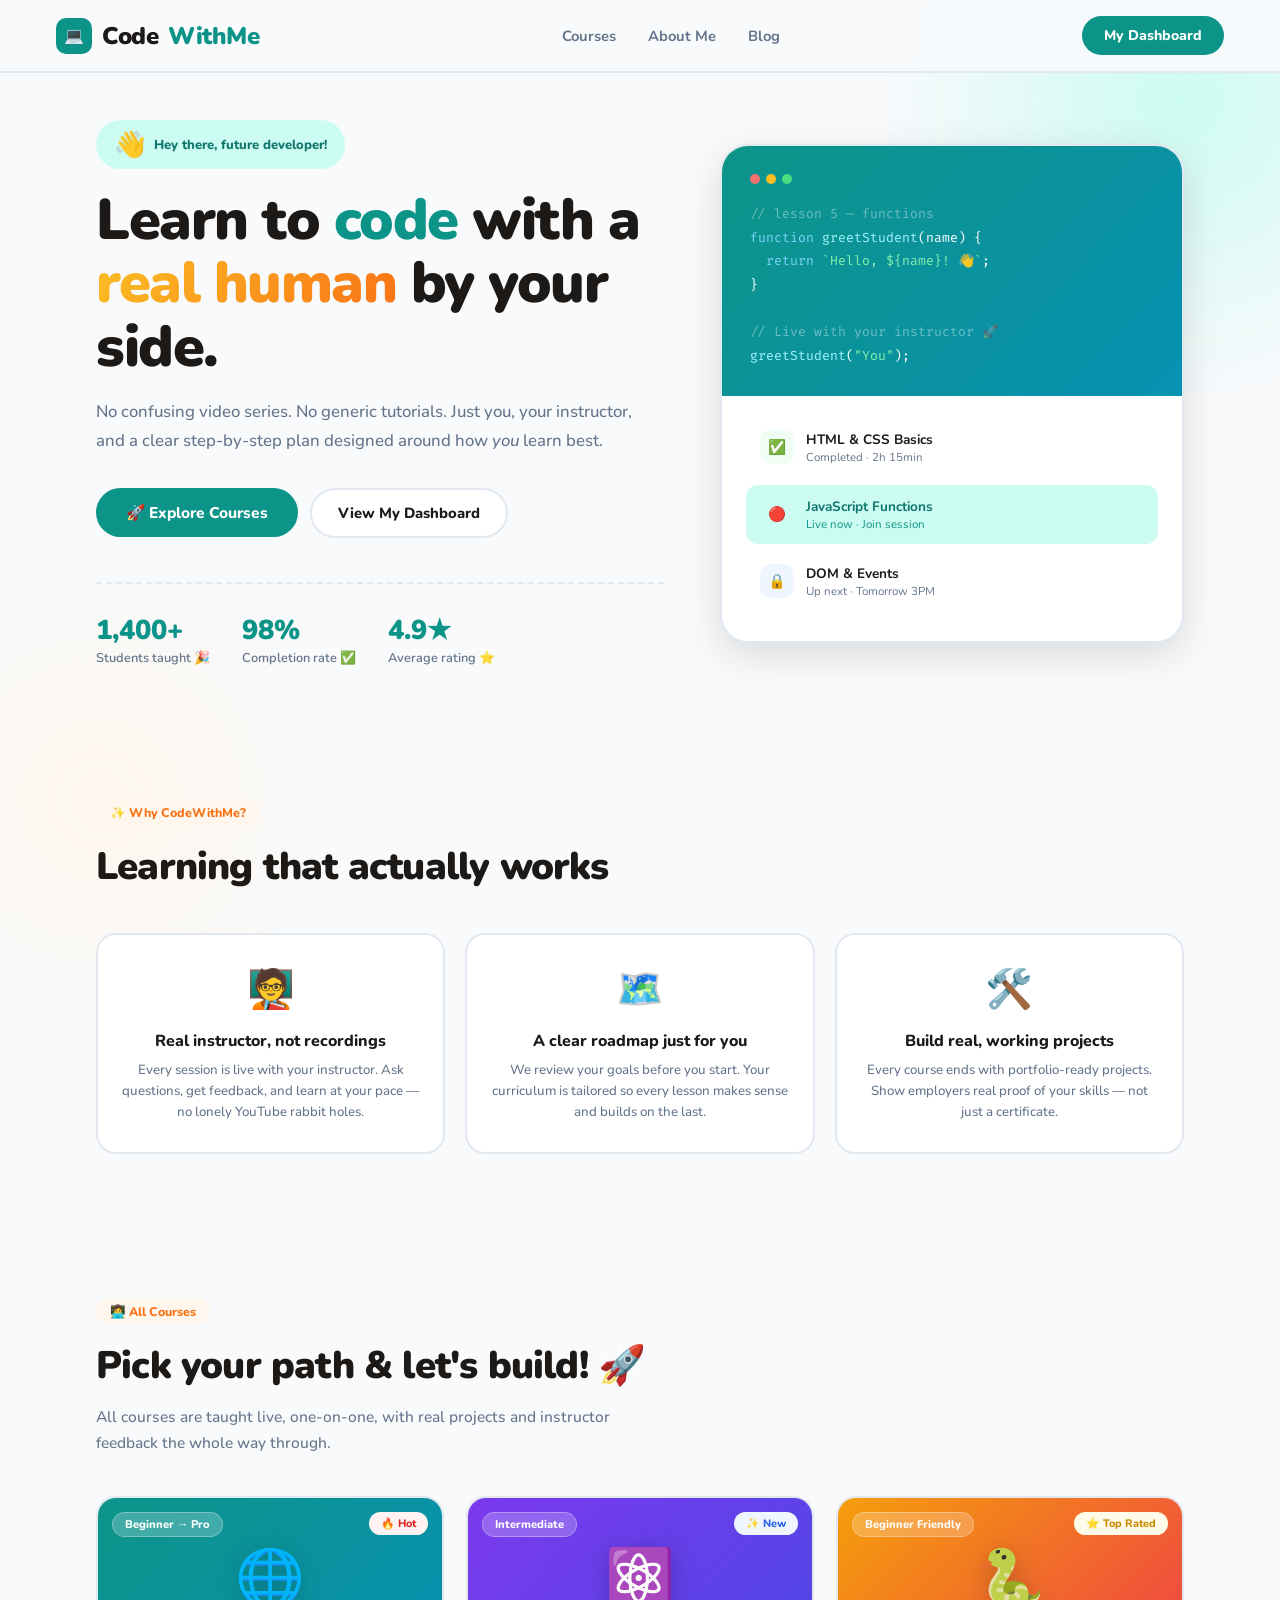
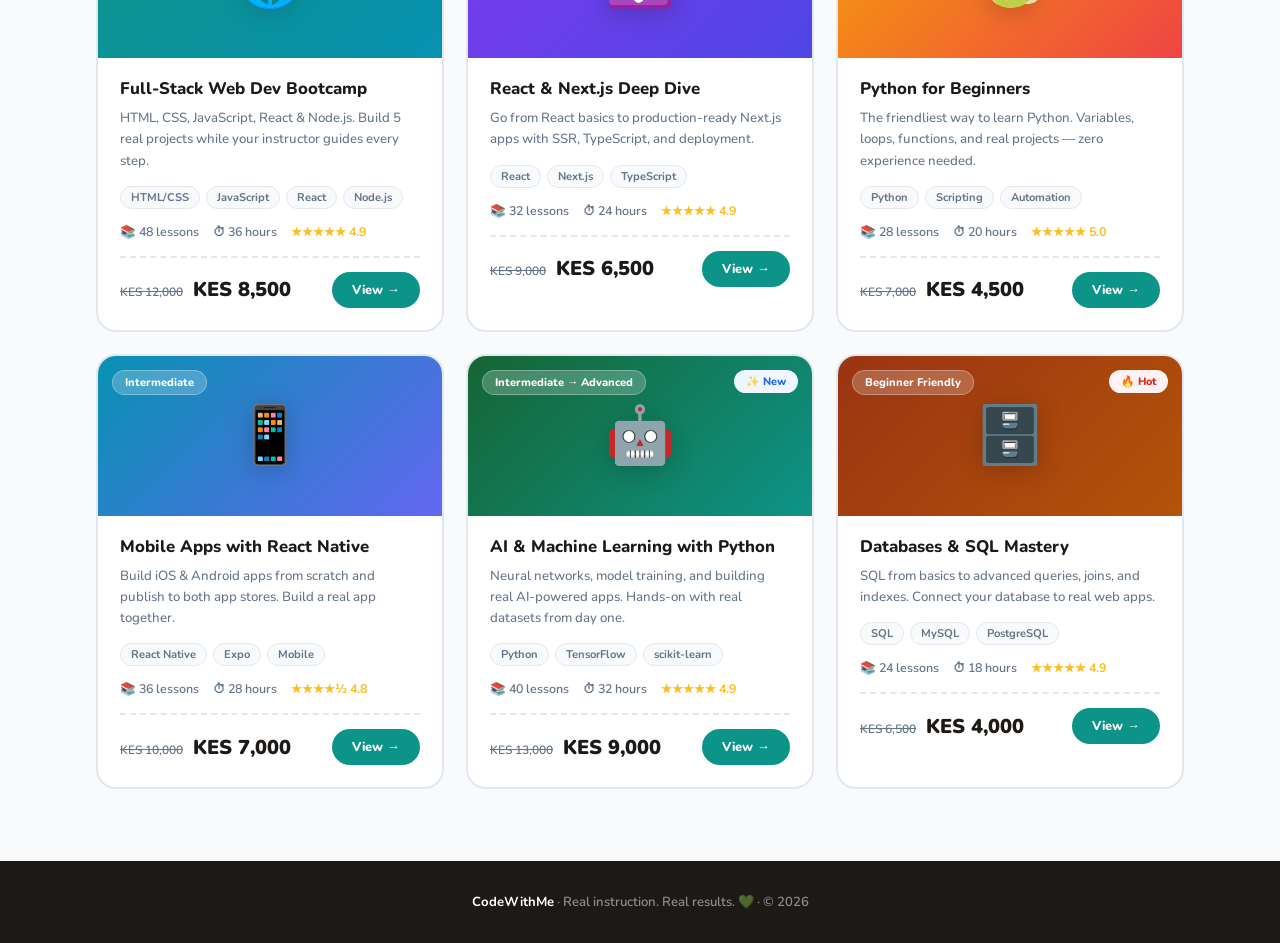
==== CodeWithMe/index.html @ 69aa2998 "initial commit" ====
<!DOCTYPE html>
<html lang="en">
<head>
<meta charset="UTF-8">
<meta name="viewport" content="width=device-width, initial-scale=1.0">
<title>CodeWithMe — Learn Tech the Fun Way</title>
<link href="https://fonts.googleapis.com/css2?family=Nunito:wght@400;500;600;700;800;900&family=Fira+Code:wght@400;500&display=swap" rel="stylesheet">
<link rel="stylesheet" href="css/style.css">
</head>
<body>

<!-- NAV -->
<nav>
  <div class="brand">
    <div class="brand-icon">💻</div>
    Code<span>WithMe</span>
  </div>
  <ul class="nav-links">
    <li><a href="index.html">Courses</a></li>
    <li><a href="#">About Me</a></li>
    <li><a href="#">Blog</a></li>
  </ul>
  <button class="nav-cta" onclick="window.location.href='pages/dashboard.html'">My Dashboard</button>
</nav>

<!-- HERO -->
<section class="hero">
  <div class="hero-left">
    <div class="hero-eyebrow"><span class="wave">👋</span> Hey there, future developer!</div>
    <h1>Learn to <em>code</em> with a<br><span class="hl">real human</span> by your side.</h1>
    <p>No confusing video series. No generic tutorials. Just you, your instructor, and a clear step-by-step plan designed around how <em>you</em> learn best.</p>
    <div class="hero-btns">
      <button class="btn-primary" onclick="document.getElementById('courses-sec').scrollIntoView({behavior:'smooth'})">🚀 Explore Courses</button>
      <button class="btn-ghost" onclick="window.location.href='pages/dashboard.html'">View My Dashboard</button>
    </div>
    <div class="hero-stats">
      <div><div class="stat-num">1,400+</div><div class="stat-label">Students taught 🎉</div></div>
      <div><div class="stat-num">98%</div><div class="stat-label">Completion rate ✅</div></div>
      <div><div class="stat-num">4.9★</div><div class="stat-label">Average rating ⭐</div></div>
    </div>
  </div>
  <div class="hero-visual">
    <div class="hv-header">
      <div class="hv-dots"><div class="hv-dot"></div><div class="hv-dot"></div><div class="hv-dot"></div></div>
      <div class="hv-code">
        <span class="cm">// lesson 5 — functions</span><br>
        <span class="kw">function</span> <span class="fn">greetStudent</span>(name) {<br>
        &nbsp;&nbsp;<span class="kw">return</span> <span class="str">`Hello, ${name}! 👋`</span>;<br>
        }<br><br>
        <span class="cm">// Live with your instructor 🚀</span><br>
        <span class="fn">greetStudent</span>(<span class="str">"You"</span>);
      </div>
    </div>
    <div class="hv-body">
      <div class="hv-row">
        <div class="hv-icon" style="background:#f0fdf4;">✅</div>
        <div><div class="hv-name">HTML & CSS Basics</div><div class="hv-sub">Completed · 2h 15min</div></div>
      </div>
      <div class="hv-row act">
        <div class="hv-icon" style="background:var(--teal-light);">🔴</div>
        <div><div class="hv-name" style="color:var(--teal-dark)">JavaScript Functions</div><div class="hv-sub" style="color:var(--teal)">Live now · Join session</div></div>
      </div>
      <div class="hv-row">
        <div class="hv-icon" style="background:#eff6ff;">🔒</div>
        <div><div class="hv-name">DOM & Events</div><div class="hv-sub">Up next · Tomorrow 3PM</div></div>
      </div>
    </div>
  </div>
</section>

<!-- WHY SECTION -->
<section class="section">
  <div class="eyebrow">✨ Why CodeWithMe?</div>
  <h2 class="sec-title">Learning that actually works</h2>
  <div class="why-grid">
    <div class="why-card">
      <div class="why-icon">🧑‍🏫</div>
      <div class="why-title">Real instructor, not recordings</div>
      <div class="why-desc">Every session is live with your instructor. Ask questions, get feedback, and learn at your pace — no lonely YouTube rabbit holes.</div>
    </div>
    <div class="why-card">
      <div class="why-icon">🗺️</div>
      <div class="why-title">A clear roadmap just for you</div>
      <div class="why-desc">We review your goals before you start. Your curriculum is tailored so every lesson makes sense and builds on the last.</div>
    </div>
    <div class="why-card">
      <div class="why-icon">🛠️</div>
      <div class="why-title">Build real, working projects</div>
      <div class="why-desc">Every course ends with portfolio-ready projects. Show employers real proof of your skills — not just a certificate.</div>
    </div>
  </div>
</section>

<!-- COURSES -->
<section class="section" id="courses-sec">
  <div class="eyebrow">👩‍💻 All Courses</div>
  <h2 class="sec-title">Pick your path &amp; let's build! 🚀</h2>
  <p class="sec-sub">All courses are taught live, one-on-one, with real projects and instructor feedback the whole way through.</p>
  <div class="courses-grid" id="courses-grid">
    <!-- injected by js/courses.js -->
  </div>
</section>

<footer><strong>CodeWithMe</strong> · Real instruction. Real results. 💚 · © 2026</footer>

<script src="js/courses.js"></script>
<script src="js/main.js"></script>
</body>
</html>
---- CodeWithMe/css/style.css ----
/* ── VARIABLES ── */
:root {
  --teal: #0d9488;
  --teal-light: #ccfbf1;
  --teal-dark: #0f766e;
  --coral: #f97316;
  --coral-light: #fff7ed;
  --yellow: #fbbf24;
  --ink: #1c1917;
  --bg: #f8fafc;
  --muted: #64748b;
  --border: #e2e8f0;
  --success: #22c55e;
  --radius: 20px;
  --shadow: 0 4px 24px rgba(0,0,0,0.07);
  --shadow-hover: 0 12px 40px rgba(0,0,0,0.13);
}

* { margin: 0; padding: 0; box-sizing: border-box; }

body {
  font-family: 'Nunito', sans-serif;
  background: var(--bg);
  color: var(--ink);
  overflow-x: hidden;
}

body::before {
  content: '';
  position: fixed; top: -200px; right: -200px;
  width: 600px; height: 600px;
  background: radial-gradient(circle, #ccfbf1 0%, transparent 70%);
  pointer-events: none; z-index: 0;
}

body::after {
  content: '';
  position: fixed; bottom: -150px; left: -150px;
  width: 500px; height: 500px;
  background: radial-gradient(circle, #fff7ed 0%, transparent 70%);
  pointer-events: none; z-index: 0;
}

/* ── NAV ── */
nav {
  position: fixed; top: 0; left: 0; right: 0; z-index: 100;
  display: flex; align-items: center; justify-content: space-between;
  padding: 16px 56px;
  background: rgba(248,250,252,0.92);
  backdrop-filter: blur(16px);
  border-bottom: 2px solid var(--border);
}

.brand {
  font-size: 1.5rem; font-weight: 900; letter-spacing: -0.5px;
  display: flex; align-items: center; gap: 10px;
  text-decoration: none; color: var(--ink);
}

.brand-icon {
  width: 36px; height: 36px; background: var(--teal);
  border-radius: 10px; display: flex; align-items: center;
  justify-content: center; font-size: 1rem;
}

.brand span { color: var(--teal); }

.nav-links { display: flex; gap: 32px; list-style: none; }
.nav-links a {
  text-decoration: none; color: var(--muted);
  font-size: 0.92rem; font-weight: 700; transition: color 0.2s;
}
.nav-links a:hover { color: var(--teal); }

.nav-cta {
  background: var(--teal); color: white; border: none;
  padding: 10px 22px; border-radius: 100px;
  font-family: 'Nunito', sans-serif; font-size: 0.88rem; font-weight: 800;
  cursor: pointer; transition: transform 0.2s, box-shadow 0.2s;
}
.nav-cta:hover { transform: translateY(-2px); box-shadow: 0 6px 20px rgba(13,148,136,0.4); }

/* ── BUTTONS ── */
.btn-primary {
  background: var(--teal); color: white; border: none;
  padding: 14px 30px; border-radius: 100px;
  font-family: 'Nunito', sans-serif; font-weight: 800; font-size: 0.97rem;
  cursor: pointer; transition: transform 0.2s, box-shadow 0.2s;
}
.btn-primary:hover { transform: translateY(-3px); box-shadow: 0 10px 28px rgba(13,148,136,0.4); }

.btn-ghost {
  background: white; color: var(--ink);
  border: 2px solid var(--border);
  padding: 13px 26px; border-radius: 100px;
  font-family: 'Nunito', sans-serif; font-weight: 800; font-size: 0.92rem;
  cursor: pointer; transition: border-color 0.2s, box-shadow 0.2s;
}
.btn-ghost:hover { border-color: var(--teal); box-shadow: var(--shadow); }

/* ── HERO ── */
.hero {
  padding: 120px 56px 60px;
  max-width: 1200px; margin: 0 auto;
  display: grid; grid-template-columns: 1.1fr 0.9fr; gap: 56px; align-items: center;
  position: relative; z-index: 1;
}

.wave {
  font-size: 1.6rem; display: inline-block;
  animation: wave 2.5s infinite; transform-origin: 70% 70%;
}
@keyframes wave {
  0%,100%{transform:rotate(0deg)} 20%{transform:rotate(-15deg)}
  40%{transform:rotate(12deg)} 60%{transform:rotate(-8deg)} 80%{transform:rotate(5deg)}
}

.hero-eyebrow {
  display: inline-flex; align-items: center; gap: 8px;
  background: var(--teal-light); color: var(--teal-dark);
  border-radius: 100px; padding: 7px 18px;
  font-size: 0.82rem; font-weight: 800; margin-bottom: 20px;
}

.hero h1 {
  font-size: clamp(2.6rem, 4.5vw, 3.8rem); font-weight: 900;
  line-height: 1.1; letter-spacing: -1.5px; margin-bottom: 18px;
}
.hero h1 em { font-style: normal; color: var(--teal); }
.hl {
  background: linear-gradient(120deg, var(--yellow) 0%, var(--coral) 100%);
  -webkit-background-clip: text; -webkit-text-fill-color: transparent;
}

.hero p { font-size: 1.05rem; color: var(--muted); line-height: 1.75; margin-bottom: 32px; font-weight: 500; }

.hero-btns { display: flex; gap: 12px; align-items: center; flex-wrap: wrap; }

.hero-stats {
  display: flex; gap: 32px; margin-top: 44px;
  padding-top: 28px; border-top: 2px dashed var(--border);
}
.stat-num { font-size: 1.7rem; font-weight: 900; color: var(--teal); }
.stat-label { font-size: 0.8rem; color: var(--muted); font-weight: 600; }

/* hero visual */
.hero-visual {
  background: white; border-radius: 28px;
  box-shadow: var(--shadow-hover); border: 2px solid var(--border); overflow: hidden;
}
.hv-header { background: linear-gradient(135deg, #0d9488 0%, #0891b2 100%); padding: 28px; color: white; }
.hv-dots { display: flex; gap: 6px; margin-bottom: 18px; }
.hv-dot { width: 10px; height: 10px; border-radius: 50%; }
.hv-dot:nth-child(1){background:#f87171;} .hv-dot:nth-child(2){background:#fbbf24;} .hv-dot:nth-child(3){background:#4ade80;}
.hv-code { font-family: 'Fira Code', monospace; font-size: 0.82rem; line-height: 1.8; }
.kw{color:#7dd3fc;} .fn{color:#a5f3fc;} .str{color:#86efac;} .cm{color:rgba(255,255,255,0.4);}
.hv-body { padding: 22px 24px; }
.hv-row { display: flex; align-items: center; gap: 12px; padding: 12px 14px; border-radius: 12px; margin-bottom: 8px; }
.hv-row.act { background: var(--teal-light); }
.hv-icon { width: 34px; height: 34px; border-radius: 10px; display: flex; align-items: center; justify-content: center; font-size: 0.9rem; flex-shrink: 0; }
.hv-name { font-size: 0.85rem; font-weight: 700; }
.hv-sub { font-size: 0.72rem; color: var(--muted); }

/* ── SECTIONS ── */
.section { padding: 72px 56px; max-width: 1200px; margin: 0 auto; position: relative; z-index: 1; }
.eyebrow {
  display: inline-flex; align-items: center; gap: 6px;
  background: var(--coral-light); color: var(--coral);
  border-radius: 100px; padding: 5px 14px;
  font-size: 0.78rem; font-weight: 800; margin-bottom: 14px;
}
.sec-title { font-size: clamp(1.8rem, 3vw, 2.5rem); font-weight: 900; letter-spacing: -0.8px; margin-bottom: 12px; }
.sec-sub { color: var(--muted); font-size: 0.97rem; line-height: 1.7; font-weight: 500; max-width: 520px; margin-bottom: 0; }

/* ── WHY CARDS ── */
.why-grid { display: grid; grid-template-columns: repeat(3,1fr); gap: 20px; margin-top: 40px; }
.why-card {
  background: white; border-radius: var(--radius);
  border: 2px solid var(--border); padding: 28px 24px;
  text-align: center; transition: transform 0.2s, box-shadow 0.2s;
}
.why-card:hover { transform: translateY(-4px); box-shadow: var(--shadow); }
.why-icon { font-size: 2.4rem; margin-bottom: 14px; }
.why-title { font-size: 1rem; font-weight: 800; margin-bottom: 8px; }
.why-desc { font-size: 0.83rem; color: var(--muted); line-height: 1.6; font-weight: 500; }

/* ── COURSE CARDS ── */
.courses-grid { display: grid; grid-template-columns: repeat(auto-fill, minmax(300px, 1fr)); gap: 22px; margin-top: 40px; }
.ccard {
  background: white; border-radius: var(--radius);
  border: 2px solid var(--border); cursor: pointer;
  transition: transform 0.25s, box-shadow 0.25s, border-color 0.25s; overflow: hidden;
}
.ccard:hover { transform: translateY(-8px); box-shadow: var(--shadow-hover); border-color: var(--teal); }
.cthumb { height: 160px; position: relative; display: flex; align-items: center; justify-content: center; }
.cthumb-emoji { font-size: 3.5rem; filter: drop-shadow(0 4px 12px rgba(0,0,0,0.2)); }
.clevel { position: absolute; top: 14px; left: 14px; background: rgba(255,255,255,0.22); color: white; font-size: 0.7rem; font-weight: 800; padding: 4px 12px; border-radius: 100px; backdrop-filter: blur(8px); border: 1px solid rgba(255,255,255,0.3); }
.cbadge { position: absolute; top: 14px; right: 14px; font-size: 0.68rem; font-weight: 800; padding: 4px 12px; border-radius: 100px; }
.cbadge.hot { background: #fef2f2; color: #dc2626; }
.cbadge.new { background: #eff6ff; color: #2563eb; }
.cbadge.top { background: #fefce8; color: #ca8a04; }
.cbody { padding: 20px 22px 22px; }
.ctitle { font-size: 1.05rem; font-weight: 800; margin-bottom: 8px; line-height: 1.3; }
.cdesc { font-size: 0.83rem; color: var(--muted); line-height: 1.6; margin-bottom: 14px; font-weight: 500; }
.ctags { display: flex; flex-wrap: wrap; gap: 6px; margin-bottom: 14px; }
.ctag { background: var(--bg); color: var(--muted); font-size: 0.7rem; font-weight: 700; padding: 3px 10px; border-radius: 100px; border: 1.5px solid var(--border); }
.cmeta { display: flex; gap: 14px; font-size: 0.78rem; color: var(--muted); font-weight: 600; margin-bottom: 16px; }
.cfooter { display: flex; align-items: center; justify-content: space-between; padding-top: 14px; border-top: 2px dashed var(--border); }
.cprice { font-size: 1.25rem; font-weight: 900; }
.cprice small { font-size: 0.75rem; color: var(--muted); text-decoration: line-through; font-weight: 600; margin-right: 4px; }
.cstars { color: var(--yellow); font-size: 0.78rem; font-weight: 700; }
.cenroll { background: var(--teal); color: white; border: none; padding: 9px 20px; border-radius: 100px; font-family: 'Nunito', sans-serif; font-weight: 800; font-size: 0.8rem; cursor: pointer; transition: transform 0.2s, background 0.2s; }
.cenroll:hover { background: var(--teal-dark); transform: scale(1.05); }

/* ── CURRICULUM PAGE ── */
.cur-hero {
  background: linear-gradient(135deg, #0d9488 0%, #0891b2 60%, #6366f1 100%);
  padding: 120px 56px 48px; color: white; position: relative; overflow: hidden;
}
.cur-hero::before {
  content: '{ }'; position: absolute; right: 56px; top: 50%; transform: translateY(-50%);
  font-family: 'Fira Code', monospace; font-size: 8rem; font-weight: 500;
  color: rgba(255,255,255,0.08); line-height: 1;
}
.back-btn {
  display: inline-flex; align-items: center; gap: 6px;
  background: rgba(255,255,255,0.15); color: white;
  border: 1px solid rgba(255,255,255,0.25); padding: 8px 18px;
  border-radius: 100px; cursor: pointer;
  font-family: 'Nunito', sans-serif; font-size: 0.83rem; font-weight: 700;
  margin-bottom: 28px; transition: background 0.2s; backdrop-filter: blur(8px);
}
.back-btn:hover { background: rgba(255,255,255,0.25); }
.cur-tag { display: inline-block; background: rgba(255,255,255,0.2); color: white; border-radius: 100px; padding: 5px 14px; font-size: 0.75rem; font-weight: 800; margin-bottom: 14px; }
.cur-hero h1 { font-size: 2.2rem; font-weight: 900; letter-spacing: -0.8px; margin-bottom: 12px; }
.cur-hero p { opacity: 0.82; font-size: 0.95rem; line-height: 1.65; max-width: 580px; margin-bottom: 24px; font-weight: 500; }
.cur-stats { display: flex; gap: 16px; flex-wrap: wrap; }
.cstat { background: rgba(255,255,255,0.15); border-radius: 12px; padding: 10px 18px; font-size: 0.83rem; font-weight: 700; backdrop-filter: blur(8px); }
.cur-body { display: grid; grid-template-columns: 1fr 360px; gap: 36px; padding: 44px 56px; max-width: 1200px; margin: 0 auto; position: relative; z-index: 1; }

/* modules */
.mod-block { background: white; border: 2px solid var(--border); border-radius: 16px; overflow: hidden; margin-bottom: 10px; }
.mod-hdr { padding: 16px 20px; display: flex; align-items: center; gap: 14px; cursor: pointer; transition: background 0.2s; }
.mod-hdr:hover { background: var(--bg); }
.mod-num { width: 36px; height: 36px; border-radius: 10px; background: var(--teal-light); color: var(--teal-dark); display: flex; align-items: center; justify-content: center; font-weight: 900; font-size: 0.85rem; flex-shrink: 0; }
.mod-info { flex: 1; }
.mod-title { font-size: 0.95rem; font-weight: 800; }
.mod-meta { font-size: 0.75rem; color: var(--muted); font-weight: 600; margin-top: 2px; }
.mod-arr { font-size: 0.75rem; color: var(--muted); transition: transform 0.3s; }
.mod-block.open .mod-arr { transform: rotate(180deg); }
.mod-lessons { display: none; border-top: 2px solid var(--border); }
.mod-block.open .mod-lessons { display: block; }
.l-row { display: flex; align-items: center; gap: 12px; padding: 13px 20px; border-bottom: 1px solid var(--border); transition: background 0.15s; }
.l-row:last-child { border-bottom: none; }
.l-row:hover { background: var(--bg); }
.l-ico { width: 30px; height: 30px; border-radius: 8px; display: flex; align-items: center; justify-content: center; font-size: 0.75rem; flex-shrink: 0; }
.l-ico.video{background:#eff6ff;} .l-ico.quiz{background:#fefce8;} .l-ico.project{background:#f0fdf4;} .l-ico.live{background:#fdf4ff;}
.l-name { flex: 1; font-size: 0.87rem; font-weight: 700; }
.l-dur { font-size: 0.76rem; color: var(--muted); font-weight: 600; }
.l-free { background: var(--teal-light); color: var(--teal-dark); font-size: 0.67rem; font-weight: 800; padding: 3px 9px; border-radius: 100px; }

/* enroll card */
.enroll-card { background: white; border-radius: var(--radius); border: 2px solid var(--border); padding: 26px; position: sticky; top: 96px; box-shadow: var(--shadow); }
.ec-price-area { text-align: center; padding-bottom: 20px; border-bottom: 2px dashed var(--border); margin-bottom: 20px; }
.ec-orig { font-size: 0.88rem; color: var(--muted); text-decoration: line-through; font-weight: 600; }
.ec-price { font-size: 2.4rem; font-weight: 900; color: var(--ink); }
.ec-save { display: inline-block; background: #fef9c3; color: #92400e; font-size: 0.73rem; font-weight: 800; padding: 4px 12px; border-radius: 100px; margin-top: 6px; }
.ec-cta { width: 100%; background: var(--teal); color: white; border: none; padding: 16px; border-radius: 14px; font-family: 'Nunito', sans-serif; font-weight: 900; font-size: 1rem; cursor: pointer; transition: transform 0.2s, box-shadow 0.2s; margin-bottom: 10px; }
.ec-cta:hover { transform: translateY(-2px); box-shadow: 0 8px 24px rgba(13,148,136,0.4); }
.ec-try { width: 100%; background: transparent; border: 2px solid var(--border); padding: 13px; border-radius: 14px; font-family: 'Nunito', sans-serif; font-weight: 800; font-size: 0.88rem; cursor: pointer; transition: border-color 0.2s; color: var(--ink); }
.ec-try:hover { border-color: var(--teal); }
.ec-includes { margin-top: 20px; }
.ec-includes h4 { font-size: 0.88rem; font-weight: 900; margin-bottom: 12px; }
.ec-item { display: flex; align-items: center; gap: 10px; font-size: 0.82rem; color: var(--muted); font-weight: 600; margin-bottom: 9px; }
.ec-ico { background: var(--teal-light); color: var(--teal-dark); width: 22px; height: 22px; border-radius: 6px; display: flex; align-items: center; justify-content: center; font-size: 0.7rem; flex-shrink: 0; }

/* ── PAYMENT PAGE ── */
.pay-wrap { display: grid; grid-template-columns: 1fr 380px; gap: 44px; padding: 100px 56px 60px; max-width: 1100px; margin: 0 auto; position: relative; z-index: 1; }
.pay-side h2 { font-size: 1.9rem; font-weight: 900; letter-spacing: -0.5px; margin-bottom: 6px; }
.pay-sub { color: var(--muted); font-size: 0.9rem; font-weight: 500; margin-bottom: 32px; }
.fsec { font-size: 0.88rem; font-weight: 900; color: var(--ink); padding-bottom: 10px; border-bottom: 2px solid var(--border); margin: 26px 0 18px; }
.fg { margin-bottom: 16px; }
.fl { font-size: 0.82rem; font-weight: 800; display: block; margin-bottom: 6px; color: var(--ink); }
.fi { width: 100%; border: 2px solid var(--border); border-radius: 12px; padding: 12px 16px; font-family: 'Nunito', sans-serif; font-size: 0.9rem; font-weight: 600; color: var(--ink); background: white; outline: none; transition: border-color 0.2s, box-shadow 0.2s; }
.fi:focus { border-color: var(--teal); box-shadow: 0 0 0 4px rgba(13,148,136,0.1); }
.frow { display: grid; grid-template-columns: 1fr 1fr; gap: 14px; }
.pm-group { display: flex; gap: 8px; margin-bottom: 20px; }
.pm-opt { flex: 1; border: 2px solid var(--border); border-radius: 12px; padding: 11px 10px; cursor: pointer; background: white; font-family: 'Nunito', sans-serif; font-size: 0.78rem; font-weight: 800; color: var(--muted); text-align: center; transition: border-color 0.2s, background 0.2s; }
.pm-opt.sel { border-color: var(--teal); background: var(--teal-light); color: var(--teal-dark); }
.pay-btn { width: 100%; background: var(--teal); color: white; border: none; padding: 16px; border-radius: 14px; font-family: 'Nunito', sans-serif; font-weight: 900; font-size: 1.05rem; cursor: pointer; transition: transform 0.2s, box-shadow 0.2s; margin-top: 8px; }
.pay-btn:hover { transform: translateY(-2px); box-shadow: 0 10px 28px rgba(13,148,136,0.4); }
.sec-note { text-align: center; font-size: 0.78rem; color: var(--muted); font-weight: 600; margin-top: 10px; }
.order-card { background: white; border-radius: var(--radius); border: 2px solid var(--border); padding: 26px; position: sticky; top: 96px; box-shadow: var(--shadow); }
.oc-title { font-size: 1.05rem; font-weight: 900; margin-bottom: 18px; }
.oc-course { display: flex; gap: 14px; align-items: flex-start; padding-bottom: 18px; border-bottom: 2px dashed var(--border); margin-bottom: 18px; }
.oc-thumb { width: 60px; height: 60px; border-radius: 14px; display: flex; align-items: center; justify-content: center; font-size: 1.8rem; flex-shrink: 0; }
.oc-info h4 { font-size: 0.9rem; font-weight: 800; margin-bottom: 4px; line-height: 1.3; }
.oc-info p { font-size: 0.75rem; color: var(--muted); font-weight: 600; }
.oc-line { display: flex; justify-content: space-between; font-size: 0.87rem; color: var(--muted); font-weight: 600; margin-bottom: 10px; }
.oc-line.disc { color: var(--success); }
.oc-total { display: flex; justify-content: space-between; font-size: 1.15rem; font-weight: 900; padding-top: 14px; border-top: 2px solid var(--ink); margin-top: 4px; }
.promo-row { display: flex; gap: 8px; margin-top: 18px; }
.promo-in { flex: 1; border: 2px solid var(--border); border-radius: 10px; padding: 10px 14px; font-size: 0.85rem; font-family: 'Nunito', sans-serif; font-weight: 600; outline: none; transition: border-color 0.2s; }
.promo-in:focus { border-color: var(--teal); }
.promo-go { background: var(--ink); color: white; border: none; border-radius: 10px; padding: 10px 16px; font-family: 'Nunito', sans-serif; font-weight: 800; font-size: 0.8rem; cursor: pointer; }
.guarantee { background: #f0fdf4; border-radius: 12px; padding: 14px 16px; margin-top: 18px; display: flex; gap: 10px; font-size: 0.8rem; font-weight: 600; color: #15803d; line-height: 1.5; }

/* ── DASHBOARD ── */
.dsb { background: linear-gradient(135deg, #0d9488, #0891b2); color: white; text-align: center; padding: 60px 24px 44px; }
.dsb-icon { font-size: 3.5rem; margin-bottom: 14px; }
.dsb h2 { font-size: 1.8rem; font-weight: 900; margin-bottom: 8px; }
.dsb p { opacity: 0.85; font-size: 0.95rem; font-weight: 500; max-width: 460px; margin: 0 auto 22px; line-height: 1.6; }
.dsb-btn { background: white; color: var(--teal-dark); border: none; padding: 12px 28px; border-radius: 100px; font-family: 'Nunito', sans-serif; font-weight: 900; font-size: 0.9rem; cursor: pointer; transition: transform 0.2s; }
.dsb-btn:hover { transform: scale(1.04); }
.dash-wrap { padding: 36px 56px 72px; max-width: 1100px; margin: 0 auto; position: relative; z-index: 1; }
.welcome-bar { background: white; border-radius: var(--radius); border: 2px solid var(--border); padding: 24px 28px; margin-bottom: 28px; display: flex; align-items: center; gap: 18px; }
.wb-av { width: 54px; height: 54px; border-radius: 16px; background: linear-gradient(135deg, var(--teal), #0891b2); display: flex; align-items: center; justify-content: center; font-size: 1.5rem; flex-shrink: 0; }
.wb-txt h3 { font-size: 1.15rem; font-weight: 900; margin-bottom: 3px; }
.wb-txt p { font-size: 0.85rem; color: var(--muted); font-weight: 600; }
.wb-pct { margin-left: auto; text-align: right; }
.wb-num { font-size: 1.4rem; font-weight: 900; color: var(--teal); }
.wb-lbl { font-size: 0.75rem; color: var(--muted); font-weight: 600; }
.dash-tabs { display: flex; gap: 4px; background: white; border: 2px solid var(--border); border-radius: 14px; padding: 4px; margin-bottom: 24px; }
.dtab { flex: 1; background: transparent; border: none; padding: 10px 14px; border-radius: 10px; font-family: 'Nunito', sans-serif; font-weight: 800; font-size: 0.85rem; cursor: pointer; transition: background 0.2s, color 0.2s; color: var(--muted); }
.dtab.active { background: var(--teal); color: white; }
.lp-card { background: white; border-radius: var(--radius); border: 2px solid var(--border); overflow: hidden; }
.lp-hdr { padding: 18px 22px; border-bottom: 2px solid var(--border); }
.lp-hdr h3 { font-size: 1rem; font-weight: 900; margin-bottom: 10px; }
.prog-bar { background: var(--border); border-radius: 100px; height: 8px; overflow: hidden; }
.prog-fill { height: 100%; background: linear-gradient(90deg, var(--teal), #0891b2); width: 0%; border-radius: 100px; transition: width 1s ease; }
.prog-txt { font-size: 0.75rem; color: var(--muted); font-weight: 700; margin-top: 6px; }
.li-r { display: flex; align-items: center; gap: 14px; padding: 14px 22px; border-bottom: 1px solid var(--border); transition: background 0.15s; }
.li-r:last-child { border-bottom: none; }
.li-r:hover { background: var(--bg); }
.li-r.done { opacity: 0.55; }
.li-r.cur { background: #f0fdfa; border-left: 4px solid var(--teal); }
.li-circ { width: 26px; height: 26px; border-radius: 50%; border: 2.5px solid var(--border); display: flex; align-items: center; justify-content: center; font-size: 0.65rem; flex-shrink: 0; }
.li-circ.dc { background: var(--teal); border-color: var(--teal); color: white; font-size: 0.75rem; }
.li-circ.cc { border-color: var(--teal); }
.li-circ.cc::after { content: ''; width: 10px; height: 10px; border-radius: 50%; background: var(--teal); }
.li-inf { flex: 1; }
.li-nm { font-size: 0.88rem; font-weight: 800; margin-bottom: 2px; }
.li-tp { font-size: 0.73rem; color: var(--muted); font-weight: 600; }
.li-du { font-size: 0.76rem; color: var(--muted); font-weight: 600; }
.join-btn { background: var(--teal); color: white; border: none; padding: 7px 16px; border-radius: 100px; font-family: 'Nunito', sans-serif; font-weight: 800; font-size: 0.77rem; cursor: pointer; white-space: nowrap; }
.side-card { background: white; border-radius: var(--radius); border: 2px solid var(--border); padding: 22px; margin-bottom: 20px; }
.side-card h4 { font-size: 0.9rem; font-weight: 900; margin-bottom: 16px; }
.sess-time { background: var(--teal-light); border-radius: 12px; padding: 14px 16px; margin-bottom: 12px; }
.st-date { font-size: 1rem; font-weight: 900; color: var(--teal-dark); margin-bottom: 2px; }
.st-lbl { font-size: 0.75rem; color: var(--teal); font-weight: 700; }
.res-item { display: flex; align-items: center; gap: 10px; padding: 9px 0; border-bottom: 1px solid var(--border); font-size: 0.83rem; font-weight: 700; cursor: pointer; transition: color 0.2s; }
.res-item:last-child { border-bottom: none; }
.res-item:hover { color: var(--teal); }
.chat-card { background: white; border-radius: var(--radius); border: 2px solid var(--border); overflow: hidden; }
.chat-hdr { padding: 16px 22px; border-bottom: 2px solid var(--border); display: flex; align-items: center; gap: 12px; background: linear-gradient(to right, #f0fdfa, white); }
.chat-av { width: 40px; height: 40px; border-radius: 12px; background: linear-gradient(135deg, var(--teal), #0891b2); display: flex; align-items: center; justify-content: center; font-size: 1rem; }
.chat-av-info h4 { font-size: 0.88rem; font-weight: 900; }
.chat-status { font-size: 0.73rem; color: var(--success); font-weight: 700; display: flex; align-items: center; gap: 4px; }
.chat-status::before { content: '●'; font-size: 0.5rem; }
.chat-msgs { padding: 18px 20px; min-height: 220px; max-height: 340px; overflow-y: auto; display: flex; flex-direction: column; gap: 12px; }
.msg { max-width: 78%; }
.msg.fi { align-self: flex-start; }
.msg.me { align-self: flex-end; }
.bubble { padding: 11px 15px; border-radius: 14px; font-size: 0.86rem; line-height: 1.55; font-weight: 600; }
.fi .bubble { background: var(--bg); border-bottom-left-radius: 4px; }
.me .bubble { background: var(--teal); color: white; border-bottom-right-radius: 4px; }
.mtime { font-size: 0.68rem; color: var(--muted); font-weight: 600; margin-top: 4px; }
.me .mtime { text-align: right; }
.chat-in-area { display: flex; gap: 10px; padding: 14px 20px; border-top: 2px solid var(--border); background: var(--bg); }
.chat-in { flex: 1; border: 2px solid var(--border); border-radius: 100px; padding: 10px 18px; font-family: 'Nunito', sans-serif; font-size: 0.86rem; font-weight: 600; outline: none; background: white; transition: border-color 0.2s; }
.chat-in:focus { border-color: var(--teal); }
.chat-send { background: var(--teal); color: white; border: none; border-radius: 100px; padding: 10px 20px; font-family: 'Nunito', sans-serif; font-weight: 800; font-size: 0.82rem; cursor: pointer; }

/* ── FOOTER ── */
footer {
  background: var(--ink); color: rgba(255,255,255,0.5);
  text-align: center; padding: 32px;
  font-size: 0.82rem; font-weight: 600;
  position: relative; z-index: 1;
}
footer strong { color: white; }

/* ── ANIMATIONS ── */
@keyframes fadeUp { from{opacity:0;transform:translateY(20px);}to{opacity:1;transform:translateY(0);} }
.hero, .section, .cur-hero, .cur-body, .pay-wrap, .dash-wrap { animation: fadeUp 0.45s ease both; }

/* ── RESPONSIVE ── */
@media (max-width: 900px) {
  nav { padding: 14px 20px; }
  .nav-links { display: none; }
  .hero { grid-template-columns: 1fr; padding: 100px 20px 48px; }
  .hero-visual { display: none; }
  .section { padding: 40px 20px; }
  .cur-hero { padding: 100px 20px 36px; }
  .cur-body, .pay-wrap { grid-template-columns: 1fr; padding: 32px 20px; }
  .why-grid { grid-template-columns: 1fr; }
  .enroll-card, .order-card { position: static; }
  .dash-wrap { padding: 24px 20px 48px; }
  .welcome-bar { flex-wrap: wrap; }
}
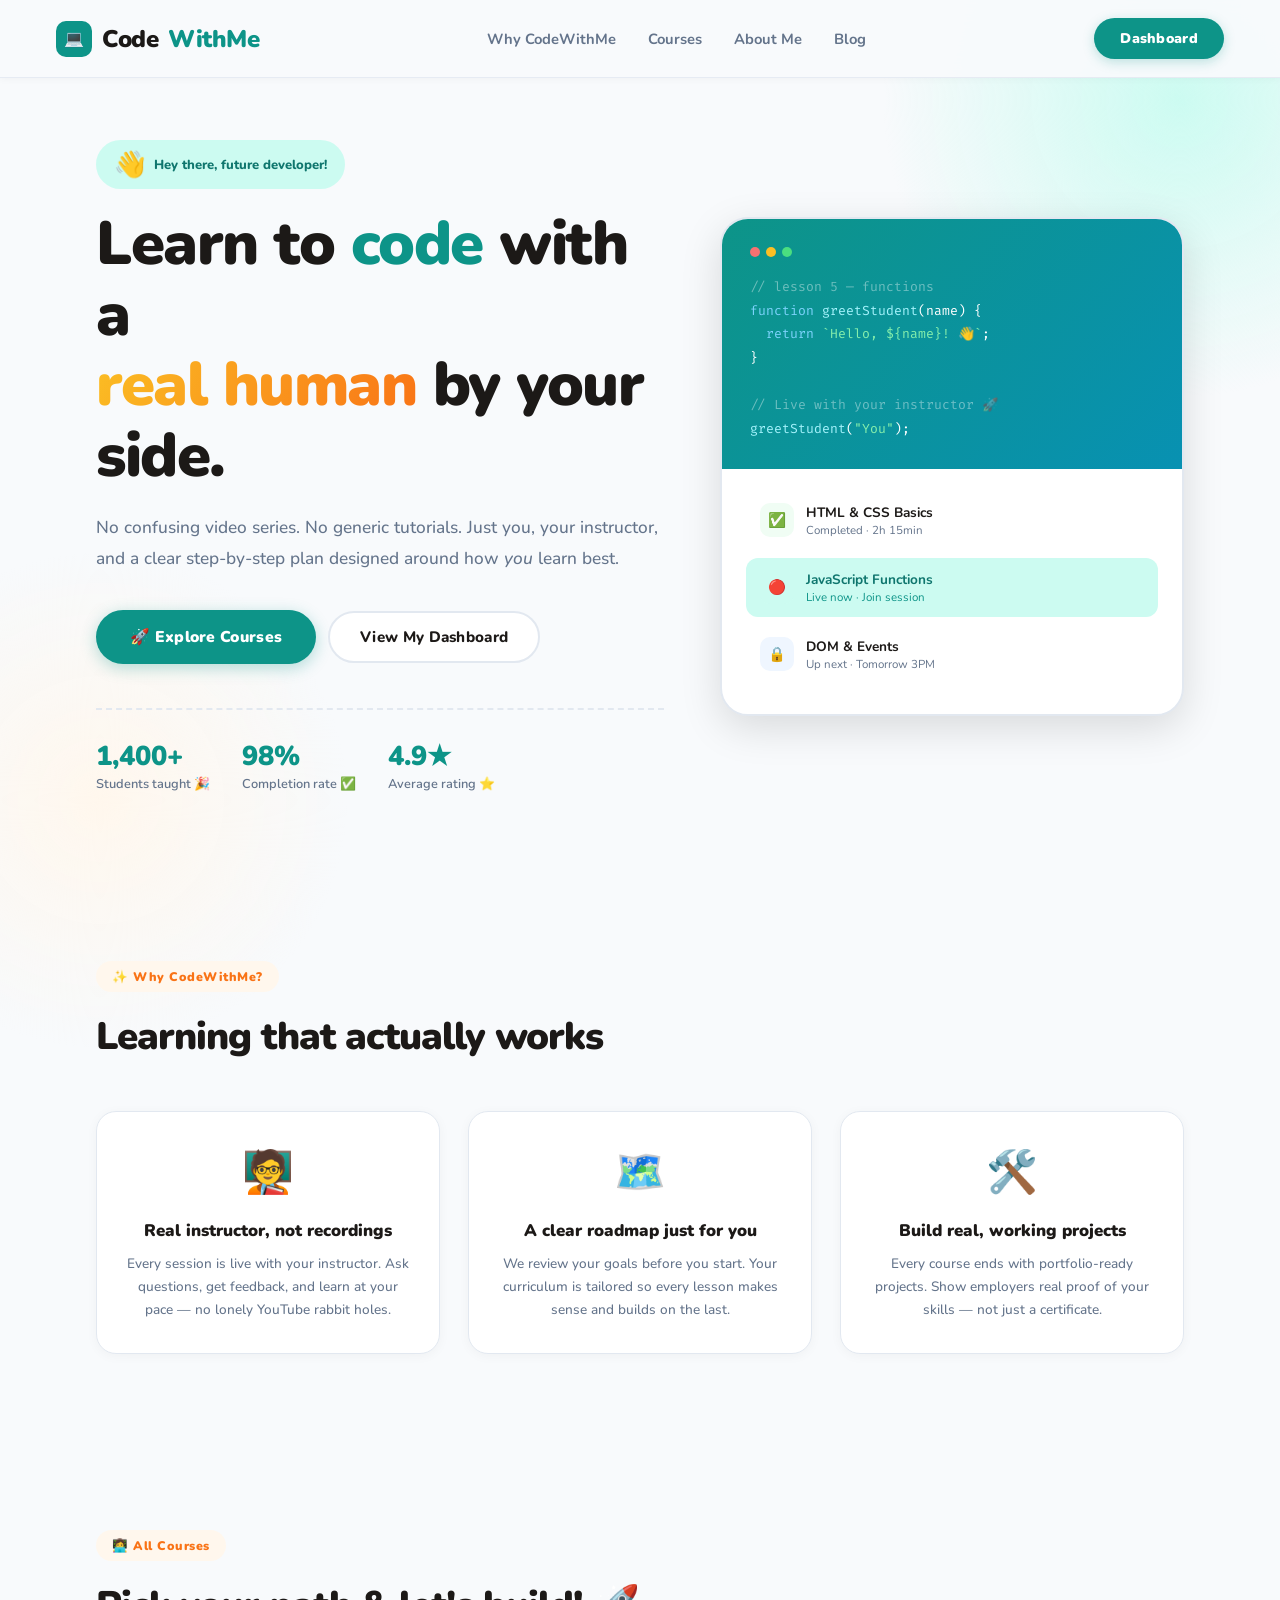
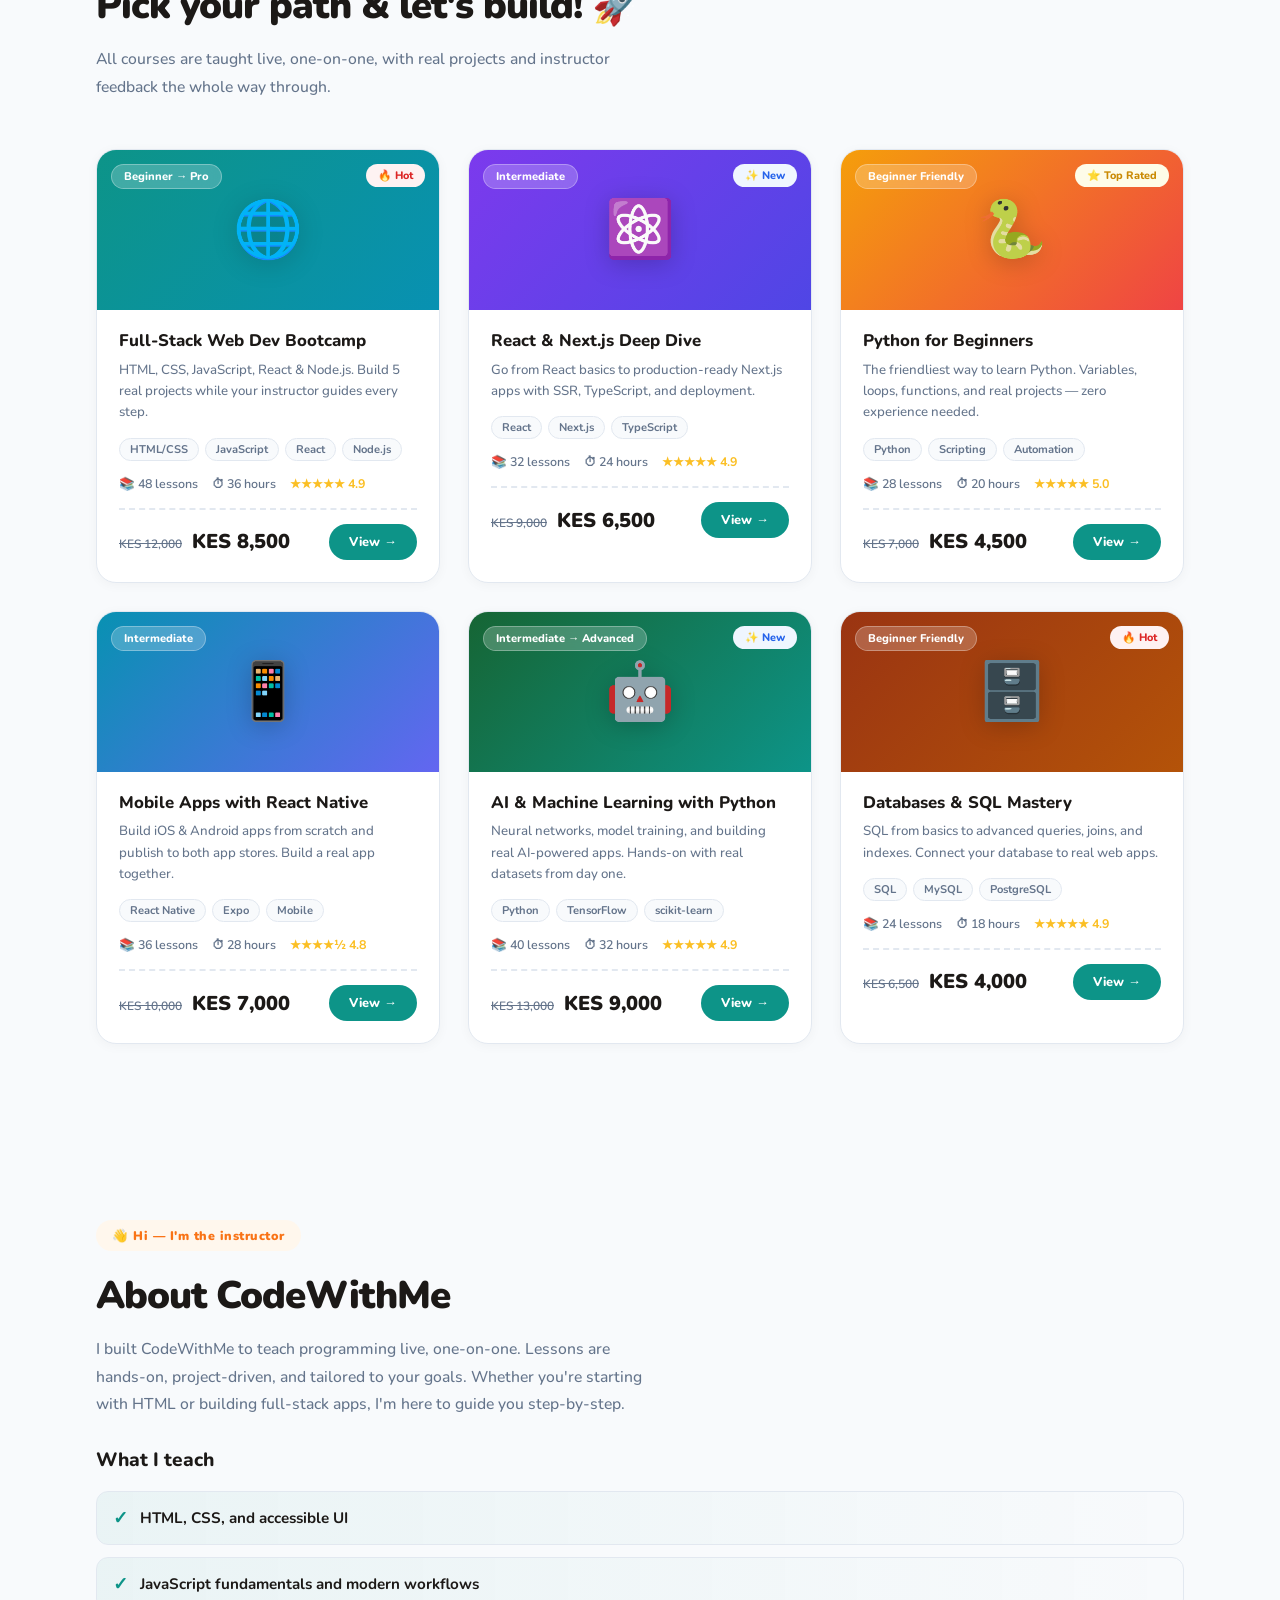
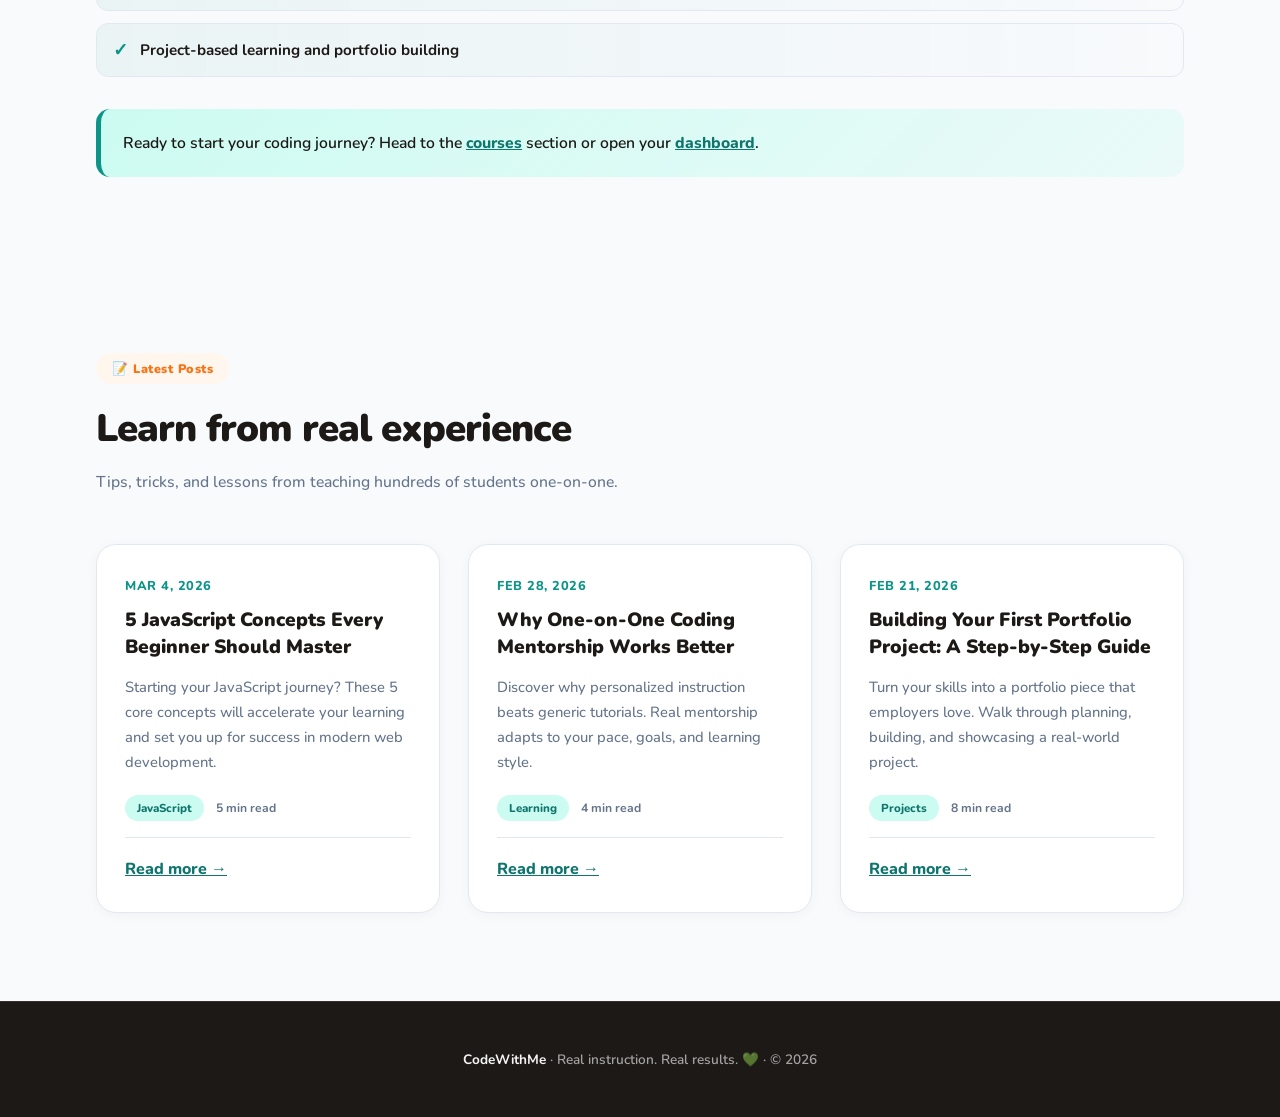
==== commit 6fa9b229: "Fix navbar overlap on dashboard/curriculum/payment, make brand link home, remove Home nav item, add " ====
--- a/CodeWithMe/index.html
+++ b/CodeWithMe/index.html
@@ -5,26 +5,24 @@
 <meta name="viewport" content="width=device-width, initial-scale=1.0">
 <title>CodeWithMe — Learn Tech the Fun Way</title>
 <link href="https://fonts.googleapis.com/css2?family=Nunito:wght@400;500;600;700;800;900&family=Fira+Code:wght@400;500&display=swap" rel="stylesheet">
-<link rel="stylesheet" href="css/style.css">
+<link rel="stylesheet" href="css/styles.css">
 </head>
 <body>
 
 <!-- NAV -->
 <nav>
-  <div class="brand">
-    <div class="brand-icon">💻</div>
-    Code<span>WithMe</span>
-  </div>
+  <a href="#hero-sec" class="brand"><div class="brand-icon">💻</div>Code<span>WithMe</span></a>
   <ul class="nav-links">
-    <li><a href="index.html">Courses</a></li>
-    <li><a href="#">About Me</a></li>
-    <li><a href="#">Blog</a></li>
+    <li><a href="#why-sec">Why CodeWithMe</a></li>
+    <li><a href="#courses-sec">Courses</a></li>
+    <li><a href="#about-sec">About Me</a></li>
+    <li><a href="#blog-sec">Blog</a></li>
   </ul>
-  <button class="nav-cta" onclick="window.location.href='pages/dashboard.html'">My Dashboard</button>
+  <button class="nav-cta" onclick="window.location.href='pages/dashboard.html'">Dashboard</button>
 </nav>
 
 <!-- HERO -->
-<section class="hero">
+<section class="hero" id="hero-sec">
   <div class="hero-left">
     <div class="hero-eyebrow"><span class="wave">👋</span> Hey there, future developer!</div>
     <h1>Learn to <em>code</em> with a<br><span class="hl">real human</span> by your side.</h1>
@@ -69,7 +67,7 @@
 </section>
 
 <!-- WHY SECTION -->
-<section class="section">
+<section class="section" id="why-sec">
   <div class="eyebrow">✨ Why CodeWithMe?</div>
   <h2 class="sec-title">Learning that actually works</h2>
   <div class="why-grid">
@@ -101,6 +99,63 @@
   </div>
 </section>
 
+<!-- ABOUT -->
+<section class="section" id="about-sec">
+  <div class="eyebrow">👋 Hi — I'm the instructor</div>
+  <h2 class="sec-title">About CodeWithMe</h2>
+  <p class="sec-sub">I built CodeWithMe to teach programming live, one-on-one. Lessons are hands-on, project-driven, and tailored to your goals. Whether you're starting with HTML or building full-stack apps, I'm here to guide you step-by-step.</p>
+
+  <h3 style="font-size: 1.2rem; font-weight: 800; margin: 28px 0 14px; color: var(--ink);">What I teach</h3>
+  <ul class="teach-list">
+    <li>HTML, CSS, and accessible UI</li>
+    <li>JavaScript fundamentals and modern workflows</li>
+    <li>Project-based learning and portfolio building</li>
+  </ul>
+
+  <p class="cta-text">Ready to start your coding journey? Head to the <a href="#courses-sec">courses</a> section or open your <a href="pages/dashboard.html">dashboard</a>.</p>
+</section>
+
+<!-- BLOG -->
+<section class="section" id="blog-sec">
+  <div class="eyebrow">📝 Latest Posts</div>
+  <h2 class="sec-title">Learn from real experience</h2>
+  <p class="sec-sub">Tips, tricks, and lessons from teaching hundreds of students one-on-one.</p>
+  <div class="blog-grid">
+    <article class="blog-card">
+      <div class="blog-date">Mar 4, 2026</div>
+      <h3 class="blog-title">5 JavaScript Concepts Every Beginner Should Master</h3>
+      <p class="blog-excerpt">Starting your JavaScript journey? These 5 core concepts will accelerate your learning and set you up for success in modern web development.</p>
+      <div class="blog-meta">
+        <span class="blog-category">JavaScript</span>
+        <span class="blog-reading-time">5 min read</span>
+      </div>
+      <a href="#" class="blog-link">Read more →</a>
+    </article>
+
+    <article class="blog-card">
+      <div class="blog-date">Feb 28, 2026</div>
+      <h3 class="blog-title">Why One-on-One Coding Mentorship Works Better</h3>
+      <p class="blog-excerpt">Discover why personalized instruction beats generic tutorials. Real mentorship adapts to your pace, goals, and learning style.</p>
+      <div class="blog-meta">
+        <span class="blog-category">Learning</span>
+        <span class="blog-reading-time">4 min read</span>
+      </div>
+      <a href="#" class="blog-link">Read more →</a>
+    </article>
+
+    <article class="blog-card">
+      <div class="blog-date">Feb 21, 2026</div>
+      <h3 class="blog-title">Building Your First Portfolio Project: A Step-by-Step Guide</h3>
+      <p class="blog-excerpt">Turn your skills into a portfolio piece that employers love. Walk through planning, building, and showcasing a real-world project.</p>
+      <div class="blog-meta">
+        <span class="blog-category">Projects</span>
+        <span class="blog-reading-time">8 min read</span>
+      </div>
+      <a href="#" class="blog-link">Read more →</a>
+    </article>
+  </div>
+</section>
+
 <footer><strong>CodeWithMe</strong> · Real instruction. Real results. 💚 · © 2026</footer>
 
 <script src="js/courses.js"></script>
--- a/CodeWithMe/css/styles.css
+++ b/CodeWithMe/css/styles.css
@@ -0,0 +1,636 @@
+/* ── VARIABLES ── */
+:root {
+  --teal: #0d9488;
+  --teal-light: #ccfbf1;
+  --teal-dark: #0f766e;
+  --coral: #f97316;
+  --coral-light: #fff7ed;
+  --yellow: #fbbf24;
+  --ink: #1c1917;
+  --bg: #f8fafc;
+  --muted: #64748b;
+  --border: #e2e8f0;
+  --success: #22c55e;
+  --radius: 20px;
+  --shadow: 0 4px 24px rgba(0,0,0,0.07);
+  --shadow-hover: 0 12px 40px rgba(0,0,0,0.13);
+}
+
+* { margin: 0; padding: 0; box-sizing: border-box; }
+
+body {
+  font-family: 'Nunito', sans-serif;
+  background: var(--bg);
+  color: var(--ink);
+  overflow-x: hidden;
+  -webkit-font-smoothing: antialiased;
+  -moz-osx-font-smoothing: grayscale;
+}
+
+body::before {
+  content: '';
+  position: fixed; top: -200px; right: -200px;
+  width: 600px; height: 600px;
+  background: radial-gradient(circle, #ccfbf1 0%, transparent 70%);
+  pointer-events: none; z-index: 0;
+}
+
+body::after {
+  content: '';
+  position: fixed; bottom: -150px; left: -150px;
+  width: 500px; height: 500px;
+  background: radial-gradient(circle, #fff7ed 0%, transparent 70%);
+  pointer-events: none; z-index: 0;
+}
+
+/* ── NAV ── */
+nav {
+  position: fixed; top: 0; left: 0; right: 0; z-index: 100;
+  display: flex; align-items: center; justify-content: space-between;
+  padding: 18px 56px;
+  background: rgba(248,250,252,0.95);
+  backdrop-filter: blur(16px);
+  border-bottom: 1px solid rgba(226,232,240,0.8);
+  box-shadow: 0 1px 8px rgba(0,0,0,0.04);
+}
+
+.brand {
+  font-size: 1.5rem; font-weight: 900; letter-spacing: -0.5px;
+  display: flex; align-items: center; gap: 10px;
+  text-decoration: none; color: var(--ink); cursor: pointer;
+  transition: opacity 0.2s ease;
+}
+
+.brand:hover { opacity: 0.7; }
+
+.brand-icon {
+  width: 36px; height: 36px; background: var(--teal);
+  border-radius: 10px; display: flex; align-items: center;
+  justify-content: center; font-size: 1rem;
+  transition: transform 0.2s ease;
+}
+
+.brand:hover .brand-icon { transform: scale(1.08); }
+
+.brand span { color: var(--teal); }
+
+.nav-links { display: flex; gap: 32px; list-style: none; }
+.nav-links a {
+  text-decoration: none; color: var(--muted);
+  font-size: 0.92rem; font-weight: 700; transition: color 0.2s;
+}
+.nav-links a:hover { color: var(--teal); }
+
+.nav-cta {
+  background: var(--teal); color: white; border: none;
+  padding: 11px 26px; border-radius: 100px;
+  font-family: 'Nunito', sans-serif; font-size: 0.88rem; font-weight: 900;
+  cursor: pointer; transition: all 0.2s;
+  box-shadow: 0 3px 12px rgba(13,148,136,0.25);
+  letter-spacing: 0.3px;
+}
+.nav-cta:hover { transform: translateY(-2px); box-shadow: 0 6px 20px rgba(13,148,136,0.4); }
+
+/* ── BUTTONS ── */
+.btn-primary {
+  background: var(--teal); color: white; border: none;
+  padding: 16px 34px; border-radius: 100px;
+  font-family: 'Nunito', sans-serif; font-weight: 900; font-size: 0.98rem;
+  cursor: pointer; transition: all 0.2s;
+  box-shadow: 0 4px 16px rgba(13,148,136,0.3);
+  letter-spacing: 0.3px;
+}
+.btn-primary:hover { transform: translateY(-3px); box-shadow: 0 8px 28px rgba(13,148,136,0.4); }
+
+.btn-ghost {
+  background: white; color: var(--ink);
+  border: 2px solid var(--border);
+  padding: 14px 30px; border-radius: 100px;
+  font-family: 'Nunito', sans-serif; font-weight: 800; font-size: 0.95rem;
+  cursor: pointer; transition: all 0.2s;
+  letter-spacing: 0.3px;
+}
+.btn-ghost:hover { border-color: var(--teal); background: var(--teal-light); transform: translateY(-2px); }
+
+/* ── HERO ── */
+.hero {
+  padding: 140px 56px 80px;
+  max-width: 1200px; margin: 0 auto;
+  display: grid; grid-template-columns: 1.1fr 0.9fr; gap: 56px; align-items: center;
+  position: relative; z-index: 1;
+}
+
+.wave {
+  font-size: 1.6rem; display: inline-block;
+  animation: wave 2.5s infinite; transform-origin: 70% 70%;
+}
+@keyframes wave {
+  0%,100%{transform:rotate(0deg)} 20%{transform:rotate(-15deg)}
+  40%{transform:rotate(12deg)} 60%{transform:rotate(-8deg)} 80%{transform:rotate(5deg)}
+}
+
+.hero-eyebrow {
+  display: inline-flex; align-items: center; gap: 8px;
+  background: var(--teal-light); color: var(--teal-dark);
+  border-radius: 100px; padding: 7px 18px;
+  font-size: 0.82rem; font-weight: 800; margin-bottom: 20px;
+}
+
+.hero h1 {
+  font-size: clamp(2.8rem, 4.8vw, 4rem); font-weight: 900;
+  line-height: 1.15; letter-spacing: -1.5px; margin-bottom: 20px;
+}
+.hero h1 em { font-style: normal; color: var(--teal); }
+.hl {
+  background: linear-gradient(120deg, var(--yellow) 0%, var(--coral) 100%);
+  -webkit-background-clip: text; -webkit-text-fill-color: transparent;
+}
+
+.hero p { font-size: 1.08rem; color: var(--muted); line-height: 1.8; margin-bottom: 36px; font-weight: 500; }
+
+.hero-btns { display: flex; gap: 12px; align-items: center; flex-wrap: wrap; }
+
+.hero-stats {
+  display: flex; gap: 32px; margin-top: 44px;
+  padding-top: 28px; border-top: 2px dashed var(--border);
+}
+.stat-num { font-size: 1.7rem; font-weight: 900; color: var(--teal); }
+.stat-label { font-size: 0.8rem; color: var(--muted); font-weight: 600; }
+
+/* hero visual */
+.hero-visual {
+  background: white; border-radius: 28px;
+  box-shadow: var(--shadow-hover); border: 2px solid var(--border); overflow: hidden;
+}
+.hv-header { background: linear-gradient(135deg, #0d9488 0%, #0891b2 100%); padding: 28px; color: white; }
+.hv-dots { display: flex; gap: 6px; margin-bottom: 18px; }
+.hv-dot { width: 10px; height: 10px; border-radius: 50%; }
+.hv-dot:nth-child(1){background:#f87171;} .hv-dot:nth-child(2){background:#fbbf24;} .hv-dot:nth-child(3){background:#4ade80;}
+.hv-code { font-family: 'Fira Code', monospace; font-size: 0.82rem; line-height: 1.8; }
+.kw{color:#7dd3fc;} .fn{color:#a5f3fc;} .str{color:#86efac;} .cm{color:rgba(255,255,255,0.4);} 
+.hv-body { padding: 22px 24px; }
+.hv-row { display: flex; align-items: center; gap: 12px; padding: 12px 14px; border-radius: 12px; margin-bottom: 8px; }
+.hv-row.act { background: var(--teal-light); }
+.hv-icon { width: 34px; height: 34px; border-radius: 10px; display: flex; align-items: center; justify-content: center; font-size: 0.9rem; flex-shrink: 0; }
+.hv-name { font-size: 0.85rem; font-weight: 700; }
+.hv-sub { font-size: 0.72rem; color: var(--muted); }
+
+/* ── SECTIONS ── */
+.section { padding: 88px 56px; max-width: 1200px; margin: 0 auto; position: relative; z-index: 1; }
+.eyebrow {
+  display: inline-flex; align-items: center; gap: 6px;
+  background: var(--coral-light); color: var(--coral);
+  border-radius: 100px; padding: 7px 16px;
+  font-size: 0.78rem; font-weight: 900; margin-bottom: 18px; letter-spacing: 0.5px;
+}
+.sec-title { font-size: clamp(1.8rem, 3vw, 2.6rem); font-weight: 900; letter-spacing: -1px; margin-bottom: 14px; }
+.sec-sub { color: var(--muted); font-size: 0.98rem; line-height: 1.75; font-weight: 500; max-width: 560px; margin-bottom: 0; }
+
+/* ── WHY CARDS ── */
+.why-grid { display: grid; grid-template-columns: repeat(3,1fr); gap: 28px; margin-top: 48px; }
+.why-card {
+  background: white; border-radius: var(--radius);
+  border: 1px solid var(--border); padding: 32px 28px;
+  text-align: center; transition: transform 0.3s, box-shadow 0.3s, border-color 0.3s;
+  box-shadow: 0 2px 12px rgba(0,0,0,0.04);
+}
+.why-card:hover { transform: translateY(-6px); box-shadow: var(--shadow); border-color: var(--teal); }
+.why-icon { font-size: 2.6rem; margin-bottom: 18px; }
+.why-title { font-size: 1.05rem; font-weight: 900; margin-bottom: 10px; color: var(--ink); }
+.why-desc { font-size: 0.85rem; color: var(--muted); line-height: 1.7; font-weight: 500; }
+
+/* ── COURSE CARDS ── */
+.courses-grid { display: grid; grid-template-columns: repeat(auto-fill, minmax(310px, 1fr)); gap: 28px; margin-top: 48px; }
+.ccard {
+  background: white; border-radius: var(--radius);
+  border: 1px solid var(--border); cursor: pointer;
+  transition: transform 0.3s, box-shadow 0.3s, border-color 0.3s; overflow: hidden;
+  box-shadow: 0 2px 12px rgba(0,0,0,0.04);
+}
+.ccard:hover { transform: translateY(-8px); box-shadow: var(--shadow-hover); border-color: var(--teal); }
+.cthumb { height: 160px; position: relative; display: flex; align-items: center; justify-content: center; }
+.cthumb-emoji { font-size: 3.5rem; filter: drop-shadow(0 4px 12px rgba(0,0,0,0.2)); }
+.clevel { position: absolute; top: 14px; left: 14px; background: rgba(255,255,255,0.22); color: white; font-size: 0.7rem; font-weight: 800; padding: 4px 12px; border-radius: 100px; backdrop-filter: blur(8px); border: 1px solid rgba(255,255,255,0.3); }
+.cbadge { position: absolute; top: 14px; right: 14px; font-size: 0.68rem; font-weight: 800; padding: 4px 12px; border-radius: 100px; }
+.cbadge.hot { background: #fef2f2; color: #dc2626; }
+.cbadge.new { background: #eff6ff; color: #2563eb; }
+.cbadge.top { background: #fefce8; color: #ca8a04; }
+.cbody { padding: 20px 22px 22px; }
+.ctitle { font-size: 1.05rem; font-weight: 800; margin-bottom: 8px; line-height: 1.3; }
+.cdesc { font-size: 0.83rem; color: var(--muted); line-height: 1.6; margin-bottom: 14px; font-weight: 500; }
+.ctags { display: flex; flex-wrap: wrap; gap: 6px; margin-bottom: 14px; }
+.ctag { background: var(--bg); color: var(--muted); font-size: 0.7rem; font-weight: 700; padding: 3px 10px; border-radius: 100px; border: 1.5px solid var(--border); }
+.cmeta { display: flex; gap: 14px; font-size: 0.78rem; color: var(--muted); font-weight: 600; margin-bottom: 16px; }
+.cfooter { display: flex; align-items: center; justify-content: space-between; padding-top: 14px; border-top: 2px dashed var(--border); }
+.cprice { font-size: 1.25rem; font-weight: 900; }
+.cprice small { font-size: 0.75rem; color: var(--muted); text-decoration: line-through; font-weight: 600; margin-right: 4px; }
+.cstars { color: var(--yellow); font-size: 0.78rem; font-weight: 700; }
+.cenroll { background: var(--teal); color: white; border: none; padding: 9px 20px; border-radius: 100px; font-family: 'Nunito', sans-serif; font-weight: 800; font-size: 0.8rem; cursor: pointer; transition: transform 0.2s, background 0.2s; }
+.cenroll:hover { background: var(--teal-dark); transform: scale(1.05); }
+
+/* ── CURRICULUM PAGE ── */
+.cur-hero {
+  background: linear-gradient(135deg, #0d9488 0%, #0891b2 60%, #6366f1 100%);
+  padding: 120px 56px 48px; color: white; position: relative; overflow: hidden;
+}
+.cur-hero::before {
+  content: '{ }'; position: absolute; right: 56px; top: 50%; transform: translateY(-50%);
+  font-family: 'Fira Code', monospace; font-size: 8rem; font-weight: 500;
+  color: rgba(255,255,255,0.08); line-height: 1;
+}
+.back-btn {
+  display: inline-flex; align-items: center; gap: 6px;
+  background: rgba(255,255,255,0.15); color: white;
+  border: 1px solid rgba(255,255,255,0.25); padding: 8px 18px;
+  border-radius: 100px; cursor: pointer;
+  font-family: 'Nunito', sans-serif; font-size: 0.83rem; font-weight: 700;
+  margin-bottom: 28px; transition: background 0.2s; backdrop-filter: blur(8px);
+}
+.back-btn:hover { background: rgba(255,255,255,0.25); }
+.cur-tag { display: inline-block; background: rgba(255,255,255,0.2); color: white; border-radius: 100px; padding: 5px 14px; font-size: 0.75rem; font-weight: 800; margin-bottom: 14px; }
+.cur-hero h1 { font-size: 2.2rem; font-weight: 900; letter-spacing: -0.8px; margin-bottom: 12px; }
+.cur-hero p { opacity: 0.82; font-size: 0.95rem; line-height: 1.65; max-width: 580px; margin-bottom: 24px; font-weight: 500; }
+.cur-stats { display: flex; gap: 16px; flex-wrap: wrap; }
+.cstat { background: rgba(255,255,255,0.15); border-radius: 12px; padding: 10px 18px; font-size: 0.83rem; font-weight: 700; backdrop-filter: blur(8px); }
+.cur-body { display: grid; grid-template-columns: 1fr 360px; gap: 36px; padding: 44px 56px; max-width: 1200px; margin: 0 auto; position: relative; z-index: 1; }
+
+/* modules */
+.mod-block { background: white; border: 2px solid var(--border); border-radius: 16px; overflow: hidden; margin-bottom: 10px; }
+.mod-hdr { padding: 16px 20px; display: flex; align-items: center; gap: 14px; cursor: pointer; transition: background 0.2s; }
+.mod-hdr:hover { background: var(--bg); }
+.mod-num { width: 36px; height: 36px; border-radius: 10px; background: var(--teal-light); color: var(--teal-dark); display: flex; align-items: center; justify-content: center; font-weight: 900; font-size: 0.85rem; flex-shrink: 0; }
+.mod-info { flex: 1; }
+.mod-title { font-size: 0.95rem; font-weight: 800; }
+.mod-meta { font-size: 0.75rem; color: var(--muted); font-weight: 600; margin-top: 2px; }
+.mod-arr { font-size: 0.75rem; color: var(--muted); transition: transform 0.3s; }
+.mod-block.open .mod-arr { transform: rotate(180deg); }
+.mod-lessons { display: none; border-top: 2px solid var(--border); }
+.mod-block.open .mod-lessons { display: block; }
+.l-row { display: flex; align-items: center; gap: 12px; padding: 13px 20px; border-bottom: 1px solid var(--border); transition: background 0.15s; }
+.l-row:last-child { border-bottom: none; }
+.l-row:hover { background: var(--bg); }
+.l-ico { width: 30px; height: 30px; border-radius: 8px; display: flex; align-items: center; justify-content: center; font-size: 0.75rem; flex-shrink: 0; }
+.l-ico.video{background:#eff6ff;} .l-ico.quiz{background:#fefce8;} .l-ico.project{background:#f0fdf4;} .l-ico.live{background:#fdf4ff;}
+.l-name { flex: 1; font-size: 0.87rem; font-weight: 700; }
+.l-dur { font-size: 0.76rem; color: var(--muted); font-weight: 600; }
+.l-free { background: var(--teal-light); color: var(--teal-dark); font-size: 0.67rem; font-weight: 800; padding: 3px 9px; border-radius: 100px; }
+
+/* enroll card */
+.enroll-card { background: white; border-radius: var(--radius); border: 2px solid var(--border); padding: 26px; position: sticky; top: 96px; box-shadow: var(--shadow); }
+.ec-price-area { text-align: center; padding-bottom: 20px; border-bottom: 2px dashed var(--border); margin-bottom: 20px; }
+.ec-orig { font-size: 0.88rem; color: var(--muted); text-decoration: line-through; font-weight: 600; }
+.ec-price { font-size: 2.4rem; font-weight: 900; color: var(--ink); }
+.ec-save { display: inline-block; background: #fef9c3; color: #92400e; font-size: 0.73rem; font-weight: 800; padding: 4px 12px; border-radius: 100px; margin-top: 6px; }
+.ec-cta { width: 100%; background: var(--teal); color: white; border: none; padding: 16px; border-radius: 14px; font-family: 'Nunito', sans-serif; font-weight: 900; font-size: 1rem; cursor: pointer; transition: transform 0.2s, box-shadow 0.2s; margin-bottom: 10px; }
+.ec-cta:hover { transform: translateY(-2px); box-shadow: 0 8px 24px rgba(13,148,136,0.4); }
+.ec-try { width: 100%; background: transparent; border: 2px solid var(--border); padding: 13px; border-radius: 14px; font-family: 'Nunito', sans-serif; font-weight: 800; font-size: 0.88rem; cursor: pointer; transition: border-color 0.2s; color: var(--ink); }
+.ec-try:hover { border-color: var(--teal); }
+.ec-includes { margin-top: 20px; }
+.ec-includes h4 { font-size: 0.88rem; font-weight: 900; margin-bottom: 12px; }
+.ec-item { display: flex; align-items: center; gap: 10px; font-size: 0.82rem; color: var(--muted); font-weight: 600; margin-bottom: 9px; }
+.ec-ico { background: var(--teal-light); color: var(--teal-dark); width: 22px; height: 22px; border-radius: 6px; display: flex; align-items: center; justify-content: center; font-size: 0.7rem; flex-shrink: 0; }
+
+/* ── PAYMENT PAGE ── */
+.pay-wrap { display: grid; grid-template-columns: 1fr 380px; gap: 44px; padding: 100px 56px 60px; max-width: 1100px; margin: 0 auto; position: relative; z-index: 1; }
+.pay-side h2 { font-size: 1.9rem; font-weight: 900; letter-spacing: -0.5px; margin-bottom: 6px; }
+.pay-sub { color: var(--muted); font-size: 0.9rem; font-weight: 500; margin-bottom: 32px; }
+.fsec { font-size: 0.88rem; font-weight: 900; color: var(--ink); padding-bottom: 10px; border-bottom: 2px solid var(--border); margin: 26px 0 18px; }
+.fg { margin-bottom: 16px; }
+.fl { font-size: 0.82rem; font-weight: 800; display: block; margin-bottom: 6px; color: var(--ink); }
+.fi { width: 100%; border: 2px solid var(--border); border-radius: 12px; padding: 12px 16px; font-family: 'Nunito', sans-serif; font-size: 0.9rem; font-weight: 600; color: var(--ink); background: white; outline: none; transition: border-color 0.2s, box-shadow 0.2s; }
+.fi:focus { border-color: var(--teal); box-shadow: 0 0 0 4px rgba(13,148,136,0.1); }
+.frow { display: grid; grid-template-columns: 1fr 1fr; gap: 14px; }
+.pm-group { display: flex; gap: 8px; margin-bottom: 20px; }
+.pm-opt { flex: 1; border: 2px solid var(--border); border-radius: 12px; padding: 11px 10px; cursor: pointer; background: white; font-family: 'Nunito', sans-serif; font-size: 0.78rem; font-weight: 800; color: var(--muted); text-align: center; transition: border-color 0.2s, background 0.2s; }
+.pm-opt.sel { border-color: var(--teal); background: var(--teal-light); color: var(--teal-dark); }
+.pay-btn { width: 100%; background: var(--teal); color: white; border: none; padding: 16px; border-radius: 14px; font-family: 'Nunito', sans-serif; font-weight: 900; font-size: 1.05rem; cursor: pointer; transition: transform 0.2s, box-shadow 0.2s; margin-top: 8px; }
+.pay-btn:hover { transform: translateY(-2px); box-shadow: 0 10px 28px rgba(13,148,136,0.4); }
+.sec-note { text-align: center; font-size: 0.78rem; color: var(--muted); font-weight: 600; margin-top: 10px; }
+.order-card { background: white; border-radius: var(--radius); border: 2px solid var(--border); padding: 26px; position: sticky; top: 96px; box-shadow: var(--shadow); }
+.oc-title { font-size: 1.05rem; font-weight: 900; margin-bottom: 18px; }
+.oc-course { display: flex; gap: 14px; align-items: flex-start; padding-bottom: 18px; border-bottom: 2px dashed var(--border); margin-bottom: 18px; }
+.oc-thumb { width: 60px; height: 60px; border-radius: 14px; display: flex; align-items: center; justify-content: center; font-size: 1.8rem; flex-shrink: 0; }
+.oc-info h4 { font-size: 0.9rem; font-weight: 800; margin-bottom: 4px; line-height: 1.3; }
+.oc-info p { font-size: 0.75rem; color: var(--muted); font-weight: 600; }
+.oc-line { display: flex; justify-content: space-between; font-size: 0.87rem; color: var(--muted); font-weight: 600; margin-bottom: 10px; }
+.oc-line.disc { color: var(--success); }
+.oc-total { display: flex; justify-content: space-between; font-size: 1.15rem; font-weight: 900; padding-top: 14px; border-top: 2px solid var(--ink); margin-top: 4px; }
+.promo-row { display: flex; gap: 8px; margin-top: 18px; }
+.promo-in { flex: 1; border: 2px solid var(--border); border-radius: 10px; padding: 10px 14px; font-size: 0.85rem; font-family: 'Nunito', sans-serif; font-weight: 600; outline: none; transition: border-color 0.2s; }
+.promo-in:focus { border-color: var(--teal); }
+.promo-go { background: var(--ink); color: white; border: none; border-radius: 10px; padding: 10px 16px; font-family: 'Nunito', sans-serif; font-weight: 800; font-size: 0.8rem; cursor: pointer; }
+.guarantee { background: #f0fdf4; border-radius: 12px; padding: 14px 16px; margin-top: 18px; display: flex; gap: 10px; font-size: 0.8rem; font-weight: 600; color: #15803d; line-height: 1.5; }
+
+/* ── DASHBOARD ── */
+.dsb { background: linear-gradient(135deg, #0d9488, #0891b2); color: white; text-align: center; padding: 60px 24px 44px; }
+.dsb-icon { font-size: 3.5rem; margin-bottom: 14px; }
+.dsb h2 { font-size: 1.8rem; font-weight: 900; margin-bottom: 8px; }
+.dsb p { opacity: 0.85; font-size: 0.95rem; font-weight: 500; max-width: 460px; margin: 0 auto 22px; line-height: 1.6; }
+.dsb-btn { background: white; color: var(--teal-dark); border: none; padding: 12px 28px; border-radius: 100px; font-family: 'Nunito', sans-serif; font-weight: 900; font-size: 0.9rem; cursor: pointer; transition: transform 0.2s; }
+.dsb-btn:hover { transform: scale(1.04); }
+.dash-wrap { padding: 36px 56px 72px; max-width: 1100px; margin: 0 auto; position: relative; z-index: 1; }
+.welcome-bar { background: white; border-radius: var(--radius); border: 2px solid var(--border); padding: 24px 28px; margin-bottom: 28px; display: flex; align-items: center; gap: 18px; }
+.wb-av { width: 54px; height: 54px; border-radius: 16px; background: linear-gradient(135deg, var(--teal), #0891b2); display: flex; align-items: center; justify-content: center; font-size: 1.5rem; flex-shrink: 0; }
+.wb-txt h3 { font-size: 1.15rem; font-weight: 900; margin-bottom: 3px; }
+.wb-txt p { font-size: 0.85rem; color: var(--muted); font-weight: 600; }
+.wb-pct { margin-left: auto; text-align: right; }
+.wb-num { font-size: 1.4rem; font-weight: 900; color: var(--teal); }
+.wb-lbl { font-size: 0.75rem; color: var(--muted); font-weight: 600; }
+.dash-tabs { display: flex; gap: 4px; background: white; border: 2px solid var(--border); border-radius: 14px; padding: 4px; margin-bottom: 24px; }
+.dtab { flex: 1; background: transparent; border: none; padding: 10px 14px; border-radius: 10px; font-family: 'Nunito', sans-serif; font-weight: 800; font-size: 0.85rem; cursor: pointer; transition: background 0.2s, color 0.2s; color: var(--muted); }
+.dtab.active { background: var(--teal); color: white; }
+.lp-card { background: white; border-radius: var(--radius); border: 2px solid var(--border); overflow: hidden; }
+.lp-hdr { padding: 18px 22px; border-bottom: 2px solid var(--border); }
+.lp-hdr h3 { font-size: 1rem; font-weight: 900; margin-bottom: 10px; }
+.prog-bar { background: var(--border); border-radius: 100px; height: 8px; overflow: hidden; }
+.prog-fill { height: 100%; background: linear-gradient(90deg, var(--teal), #0891b2); width: 0%; border-radius: 100px; transition: width 1s ease; }
+.prog-txt { font-size: 0.75rem; color: var(--muted); font-weight: 700; margin-top: 6px; }
+.li-r { display: flex; align-items: center; gap: 14px; padding: 14px 22px; border-bottom: 1px solid var(--border); transition: background 0.15s; }
+.li-r:last-child { border-bottom: none; }
+.li-r:hover { background: var(--bg); }
+.li-r.done { opacity: 0.55; }
+.li-r.cur { background: #f0fdfa; border-left: 4px solid var(--teal); }
+.li-circ { width: 26px; height: 26px; border-radius: 50%; border: 2.5px solid var(--border); display: flex; align-items: center; justify-content: center; font-size: 0.65rem; flex-shrink: 0; }
+.li-circ.dc { background: var(--teal); border-color: var(--teal); color: white; font-size: 0.75rem; }
+.li-circ.cc { border-color: var(--teal); }
+.li-circ.cc::after { content: ''; width: 10px; height: 10px; border-radius: 50%; background: var(--teal); }
+.li-inf { flex: 1; }
+.li-nm { font-size: 0.88rem; font-weight: 800; margin-bottom: 2px; }
+.li-tp { font-size: 0.73rem; color: var(--muted); font-weight: 600; }
+.li-du { font-size: 0.76rem; color: var(--muted); font-weight: 600; }
+.join-btn { background: var(--teal); color: white; border: none; padding: 7px 16px; border-radius: 100px; font-family: 'Nunito', sans-serif; font-weight: 800; font-size: 0.77rem; cursor: pointer; white-space: nowrap; }
+.side-card { background: white; border-radius: var(--radius); border: 2px solid var(--border); padding: 22px; margin-bottom: 20px; }
+.side-card h4 { font-size: 0.9rem; font-weight: 900; margin-bottom: 16px; }
+.sess-time { background: var(--teal-light); border-radius: 12px; padding: 14px 16px; margin-bottom: 12px; }
+.st-date { font-size: 1rem; font-weight: 900; color: var(--teal-dark); margin-bottom: 2px; }
+.st-lbl { font-size: 0.75rem; color: var(--teal); font-weight: 700; }
+.res-item { display: flex; align-items: center; gap: 10px; padding: 9px 0; border-bottom: 1px solid var(--border); font-size: 0.83rem; font-weight: 700; cursor: pointer; transition: color 0.2s; }
+.res-item:last-child { border-bottom: none; }
+.res-item:hover { color: var(--teal); }
+.chat-card { background: white; border-radius: var(--radius); border: 2px solid var(--border); overflow: hidden; }
+.chat-hdr { padding: 16px 22px; border-bottom: 2px solid var(--border); display: flex; align-items: center; gap: 12px; background: linear-gradient(to right, #f0fdfa, white); }
+.chat-av { width: 40px; height: 40px; border-radius: 12px; background: linear-gradient(135deg, var(--teal), #0891b2); display: flex; align-items: center; justify-content: center; font-size: 1rem; }
+.chat-av-info h4 { font-size: 0.88rem; font-weight: 900; }
+.chat-status { font-size: 0.73rem; color: var(--success); font-weight: 700; display: flex; align-items: center; gap: 4px; }
+.chat-status::before { content: '●'; font-size: 0.5rem; }
+.chat-msgs { padding: 18px 20px; min-height: 220px; max-height: 340px; overflow-y: auto; display: flex; flex-direction: column; gap: 12px; }
+.msg { max-width: 78%; }
+.msg.fi { align-self: flex-start; }
+.msg.me { align-self: flex-end; }
+.bubble { padding: 11px 15px; border-radius: 14px; font-size: 0.86rem; line-height: 1.55; font-weight: 600; }
+.fi .bubble { background: var(--bg); border-bottom-left-radius: 4px; }
+.me .bubble { background: var(--teal); color: white; border-bottom-right-radius: 4px; }
+.mtime { font-size: 0.68rem; color: var(--muted); font-weight: 600; margin-top: 4px; }
+.me .mtime { text-align: right; }
+.chat-in-area { display: flex; gap: 10px; padding: 14px 20px; border-top: 2px solid var(--border); background: var(--bg); }
+.chat-in { flex: 1; border: 2px solid var(--border); border-radius: 100px; padding: 10px 18px; font-family: 'Nunito', sans-serif; font-size: 0.86rem; font-weight: 600; outline: none; background: white; transition: border-color 0.2s; }
+.chat-in:focus { border-color: var(--teal); }
+.chat-send { background: var(--teal); color: white; border: none; border-radius: 100px; padding: 10px 20px; font-family: 'Nunito', sans-serif; font-weight: 800; font-size: 0.82rem; cursor: pointer; }
+
+/* ── FOOTER ── */
+footer {
+  background: var(--ink); color: rgba(255,255,255,0.6);
+  text-align: center; padding: 48px 32px;
+  font-size: 0.85rem; font-weight: 600;
+  position: relative; z-index: 1;
+  border-top: 1px solid rgba(255,255,255,0.1);
+}
+footer strong { color: rgba(255,255,255,0.95); }
+
+/* ── ANIMATIONS ── */
+@keyframes fadeUp { from{opacity:0;transform:translateY(20px);}to{opacity:1;transform:translateY(0);} }
+.hero, .section, .cur-hero, .cur-body, .pay-wrap, .dash-wrap { animation: fadeUp 0.45s ease both; }
+
+/* ── RESPONSIVE ── */
+/* Tablet (900px and below) */
+@media (max-width: 900px) {
+  nav { padding: 14px 20px; }
+  .brand { font-size: 1.3rem; }
+  .nav-links { display: none; }
+  .hero { grid-template-columns: 1fr; padding: 110px 20px 60px; gap: 40px; }
+  .hero-left { max-width: 100%; }
+  .hero h1 { font-size: clamp(2.2rem, 6vw, 2.8rem); margin-bottom: 16px; }
+  .hero p { font-size: 0.98rem; margin-bottom: 28px; }
+  .hero-visual { display: none; }
+  .hero-stats { gap: 20px; margin-top: 36px; }
+  .stat-num { font-size: 1.4rem; }
+  .stat-label { font-size: 0.75rem; }
+  
+  .section { padding: 56px 20px; }
+  .sec-title { font-size: clamp(1.6rem, 4vw, 2.2rem); margin-bottom: 12px; }
+  .sec-sub { font-size: 0.92rem; }
+  
+  .why-grid { grid-template-columns: 1fr; gap: 20px; margin-top: 36px; }
+  .why-card { padding: 24px 20px; }
+  .why-icon { font-size: 2.2rem; margin-bottom: 14px; }
+  .why-title { font-size: 0.98rem; }
+  .why-desc { font-size: 0.82rem; }
+  
+  .courses-grid { grid-template-columns: repeat(auto-fill, minmax(280px, 1fr)); gap: 20px; margin-top: 36px; }
+  .ccard { padding: 0; }
+  .cbody { padding: 18px 16px 16px; }
+  .ctitle { font-size: 0.98rem; }
+  .cdesc { font-size: 0.8rem; }
+  
+  .blog-grid { grid-template-columns: 1fr; gap: 20px; margin-top: 36px; }
+  .blog-card { padding: 24px 20px; }
+  .blog-title { font-size: 1.08rem; }
+  .blog-excerpt { font-size: 0.88rem; margin-bottom: 16px; }
+  
+  .teach-list { gap: 10px; margin-top: 14px; }
+  .teach-list li { padding: 12px 14px; font-size: 0.92rem; }
+  
+  .cta-text { padding: 16px 18px; margin-top: 24px; font-size: 0.94rem; }
+  
+  .cur-hero { padding: 80px 20px 30px; }
+  .cur-body, .pay-wrap { grid-template-columns: 1fr; padding: 28px 20px; gap: 28px; }
+  .enroll-card, .order-card { position: static; margin-top: 28px; }
+  .dash-wrap { padding: 20px 20px 40px; }
+  .welcome-bar { flex-wrap: wrap; }
+}
+
+/* Mobile (600px and below) */
+@media (max-width: 600px) {
+  html { scroll-behavior: auto; }
+  
+  nav { padding: 12px 16px; position: sticky; top: 0; }
+  .brand { font-size: 1.1rem; gap: 6px; }
+  .brand-icon { width: 32px; height: 32px; }
+  .nav-cta { padding: 9px 18px; font-size: 0.8rem; }
+  
+  .hero { padding: 100px 16px 48px; gap: 24px; }
+  .hero h1 { font-size: clamp(1.8rem, 5vw, 2.4rem); line-height: 1.2; margin-bottom: 14px; }
+  .hero p { font-size: 0.92rem; margin-bottom: 20px; line-height: 1.7; }
+  .hero-btns { flex-direction: column; gap: 10px; }
+  .btn-primary, .btn-ghost { width: 100%; padding: 14px 16px; font-size: 0.9rem; }
+  .hero-stats { flex-direction: column; gap: 14px; margin-top: 28px; padding-top: 20px; }
+  
+  body::before { width: 400px; height: 400px; top: -150px; right: -150px; }
+  body::after { width: 350px; height: 350px; bottom: -100px; left: -100px; }
+  
+  .section { padding: 44px 16px; }
+  .eyebrow { padding: 6px 12px; font-size: 0.72rem; margin-bottom: 12px; }
+  .sec-title { font-size: clamp(1.4rem, 5vw, 2rem); margin-bottom: 10px; }
+  .sec-sub { font-size: 0.88rem; line-height: 1.6; }
+  
+  .why-grid { grid-template-columns: 1fr; gap: 16px; margin-top: 24px; }
+  .why-card { padding: 20px 16px; box-shadow: 0 1px 8px rgba(0,0,0,0.05); }
+  .why-icon { font-size: 2rem; margin-bottom: 12px; }
+  .why-title { font-size: 0.92rem; margin-bottom: 8px; }
+  .why-desc { font-size: 0.8rem; line-height: 1.6; }
+  
+  .courses-grid { grid-template-columns: 1fr; gap: 16px; margin-top: 24px; }
+  .cthumb { height: 140px; }
+  .cthumb-emoji { font-size: 2.8rem; }
+  .cbody { padding: 16px 14px 14px; }
+  .ctitle { font-size: 0.95rem; }
+  .cdesc { font-size: 0.78rem; margin-bottom: 12px; }
+  .cmeta { font-size: 0.75rem; gap: 10px; margin-bottom: 12px; }
+  .cfooter { padding-top: 12px; gap: 8px; }
+  .cprice { font-size: 1.1rem; }
+  .cenroll { padding: 8px 16px; font-size: 0.78rem; }
+  
+  .blog-grid { grid-template-columns: 1fr; gap: 16px; margin-top: 24px; }
+  .blog-card { padding: 20px 16px; box-shadow: 0 1px 8px rgba(0,0,0,0.05); }
+  .blog-date { font-size: 0.75rem; margin-bottom: 8px; }
+  .blog-title { font-size: 1rem; margin-bottom: 10px; line-height: 1.35; }
+  .blog-excerpt { font-size: 0.84rem; margin-bottom: 12px; line-height: 1.6; }
+  .blog-meta { gap: 8px; margin-bottom: 14px; padding-bottom: 12px; }
+  .blog-category { font-size: 0.68rem; padding: 3px 8px; }
+  .blog-reading-time { font-size: 0.72rem; }
+  .blog-link { font-size: 0.9rem; }
+  
+  h3 { font-size: 1.05rem; margin: 20px 0 10px; }
+  .teach-list { gap: 8px; margin-top: 12px; }
+  .teach-list li { padding: 10px 12px; font-size: 0.88rem; gap: 8px; }
+  .teach-list li::before { font-size: 1rem; }
+  
+  .cta-text { padding: 14px 16px; margin-top: 20px; font-size: 0.9rem; border-left: 4px solid var(--teal); }
+  
+  footer { padding: 32px 16px; font-size: 0.8rem; }
+}
+
+/* About page: 'What I teach' list */
+.teach-list {
+  list-style: none;
+  display: grid;
+  grid-template-columns: 1fr;
+  gap: 12px;
+  margin-top: 18px;
+  padding-left: 0;
+}
+.teach-list li {
+  background: linear-gradient(90deg, rgba(13,148,136,0.06), rgba(255,255,255,0));
+  border: 1px solid var(--border);
+  padding: 14px 16px;
+  border-radius: 12px;
+  font-weight: 700;
+  color: var(--ink);
+  display: flex;
+  align-items: center;
+  gap: 12px;
+  font-size: 0.95rem;
+  transition: all 0.25s;
+}
+.teach-list li:hover {
+  border-color: var(--teal);
+  background: linear-gradient(90deg, rgba(13,148,136,0.1), rgba(255,255,255,0));
+}
+.teach-list li::before {
+  content: '✓';
+  flex-shrink: 0;
+  color: var(--teal);
+  font-weight: 900;
+  font-size: 1.1rem;
+}
+.section a { color: var(--teal-dark); font-weight: 800; text-decoration: underline; }
+.section a:hover { color: var(--teal); }
+
+/* About page: CTA paragraph styling */
+.cta-text {
+  background: linear-gradient(135deg, var(--teal-light) 0%, rgba(204,251,241,0.3) 100%);
+  border-left: 5px solid var(--teal);
+  padding: 20px 22px;
+  border-radius: 14px;
+  margin-top: 32px;
+  font-weight: 600;
+  color: var(--ink);
+  line-height: 1.8;
+  font-size: 0.98rem;
+}
+
+/* ── BLOG SECTION ── */
+.blog-grid {
+  display: grid;
+  grid-template-columns: repeat(auto-fit, minmax(330px, 1fr));
+  gap: 28px;
+  margin-top: 48px;
+}
+.blog-card {
+  background: white;
+  border: 1px solid var(--border);
+  border-radius: var(--radius);
+  padding: 32px 28px;
+  transition: transform 0.3s, box-shadow 0.3s, border-color 0.3s;
+  box-shadow: 0 2px 12px rgba(0,0,0,0.04);
+}
+.blog-card:hover {
+  transform: translateY(-6px);
+  box-shadow: var(--shadow);
+  border-color: var(--teal);
+}
+.blog-date {
+  font-size: 0.8rem;
+  color: var(--teal);
+  font-weight: 800;
+  margin-bottom: 12px;
+  text-transform: uppercase;
+  letter-spacing: 0.5px;
+}
+.blog-title {
+  font-size: 1.2rem;
+  font-weight: 900;
+  color: var(--ink);
+  margin-bottom: 14px;
+  line-height: 1.4;
+}
+.blog-excerpt {
+  font-size: 0.92rem;
+  color: var(--muted);
+  line-height: 1.7;
+  margin-bottom: 20px;
+  font-weight: 500;
+}
+.blog-meta {
+  display: flex;
+  gap: 12px;
+  align-items: center;
+  margin-bottom: 20px;
+  padding-bottom: 16px;
+  border-bottom: 1px solid var(--border);
+}
+.blog-category {
+  background: var(--teal-light);
+  color: var(--teal-dark);
+  font-size: 0.72rem;
+  font-weight: 800;
+  padding: 5px 12px;
+  border-radius: 100px;
+  text-transform: capitalize;
+}
+.blog-reading-time {
+  font-size: 0.76rem;
+  color: var(--muted);
+  font-weight: 700;
+}
+.blog-link {
+  color: var(--teal);
+  font-weight: 800;
+  text-decoration: none;
+  transition: color 0.2s, transform 0.2s;
+  display: inline-block;
+}
+.blog-link:hover {
+  color: var(--teal-dark);
+  transform: translateX(2px);
+}
